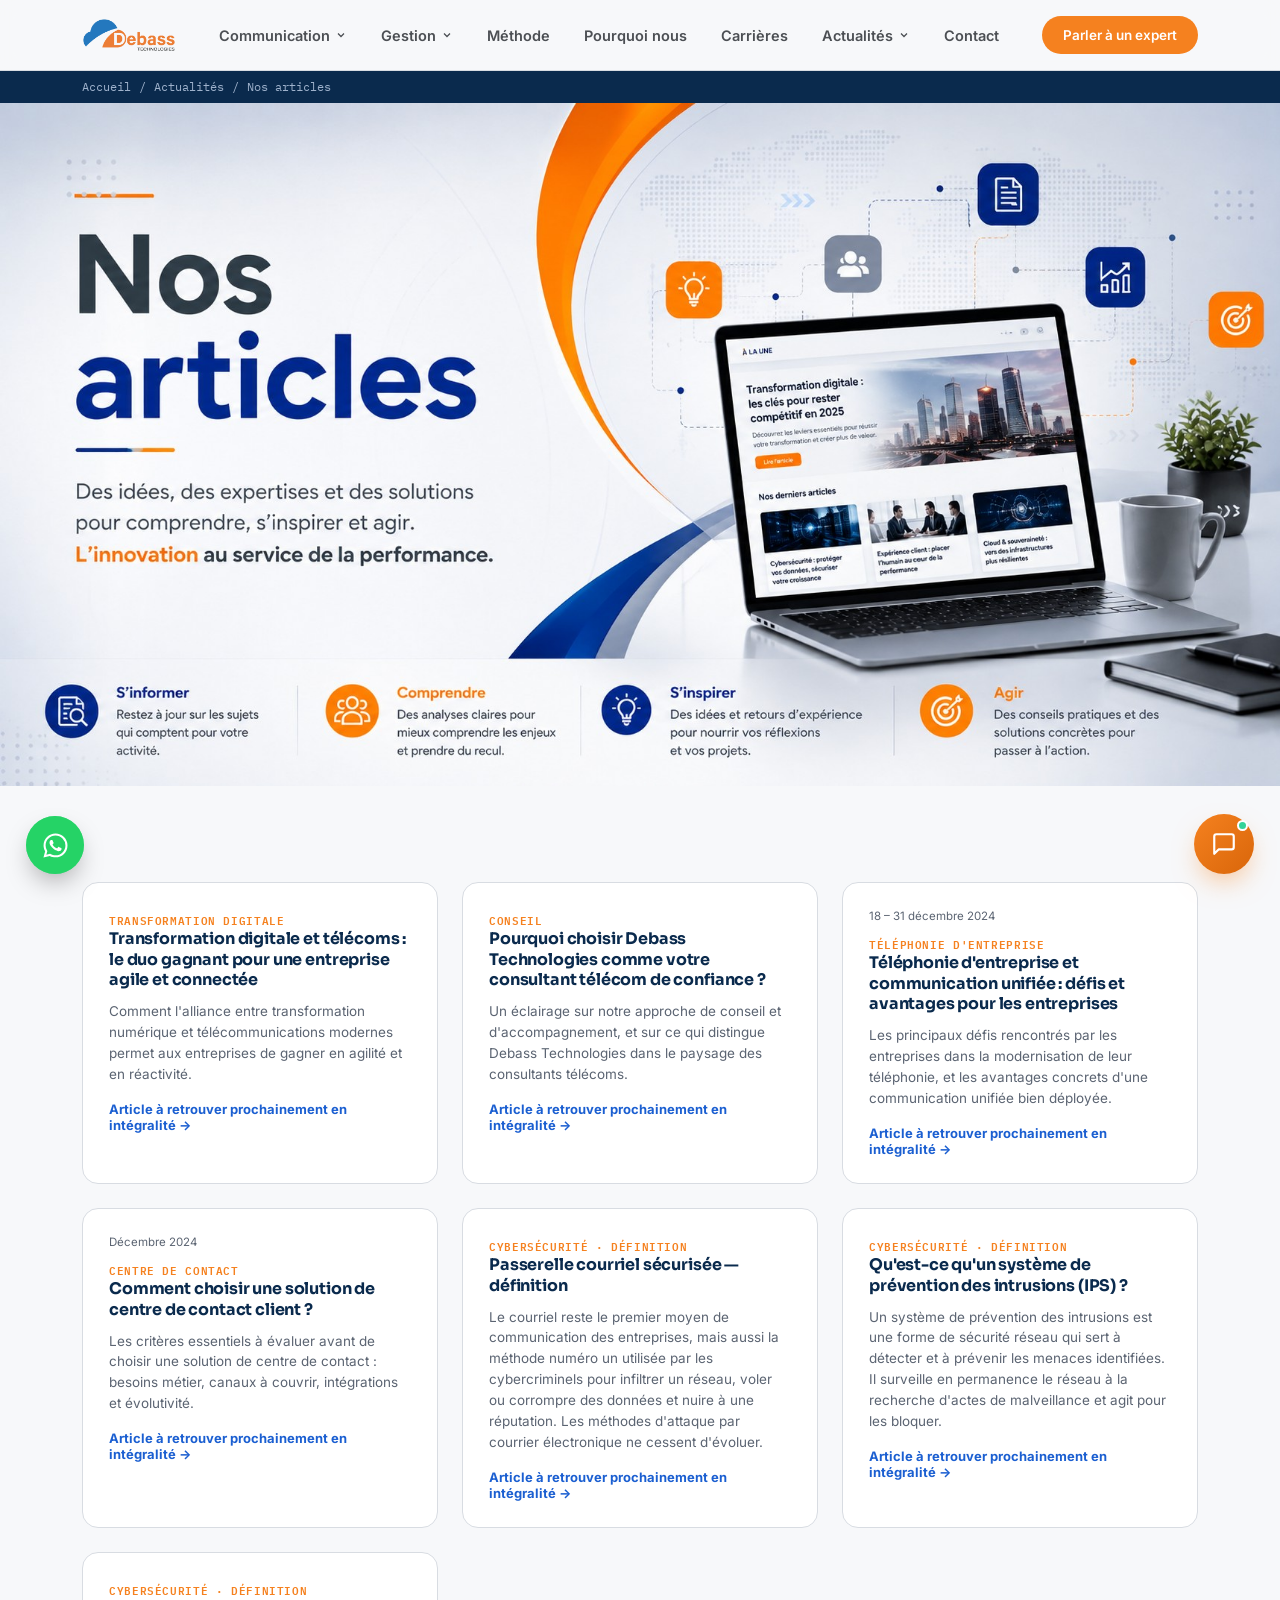
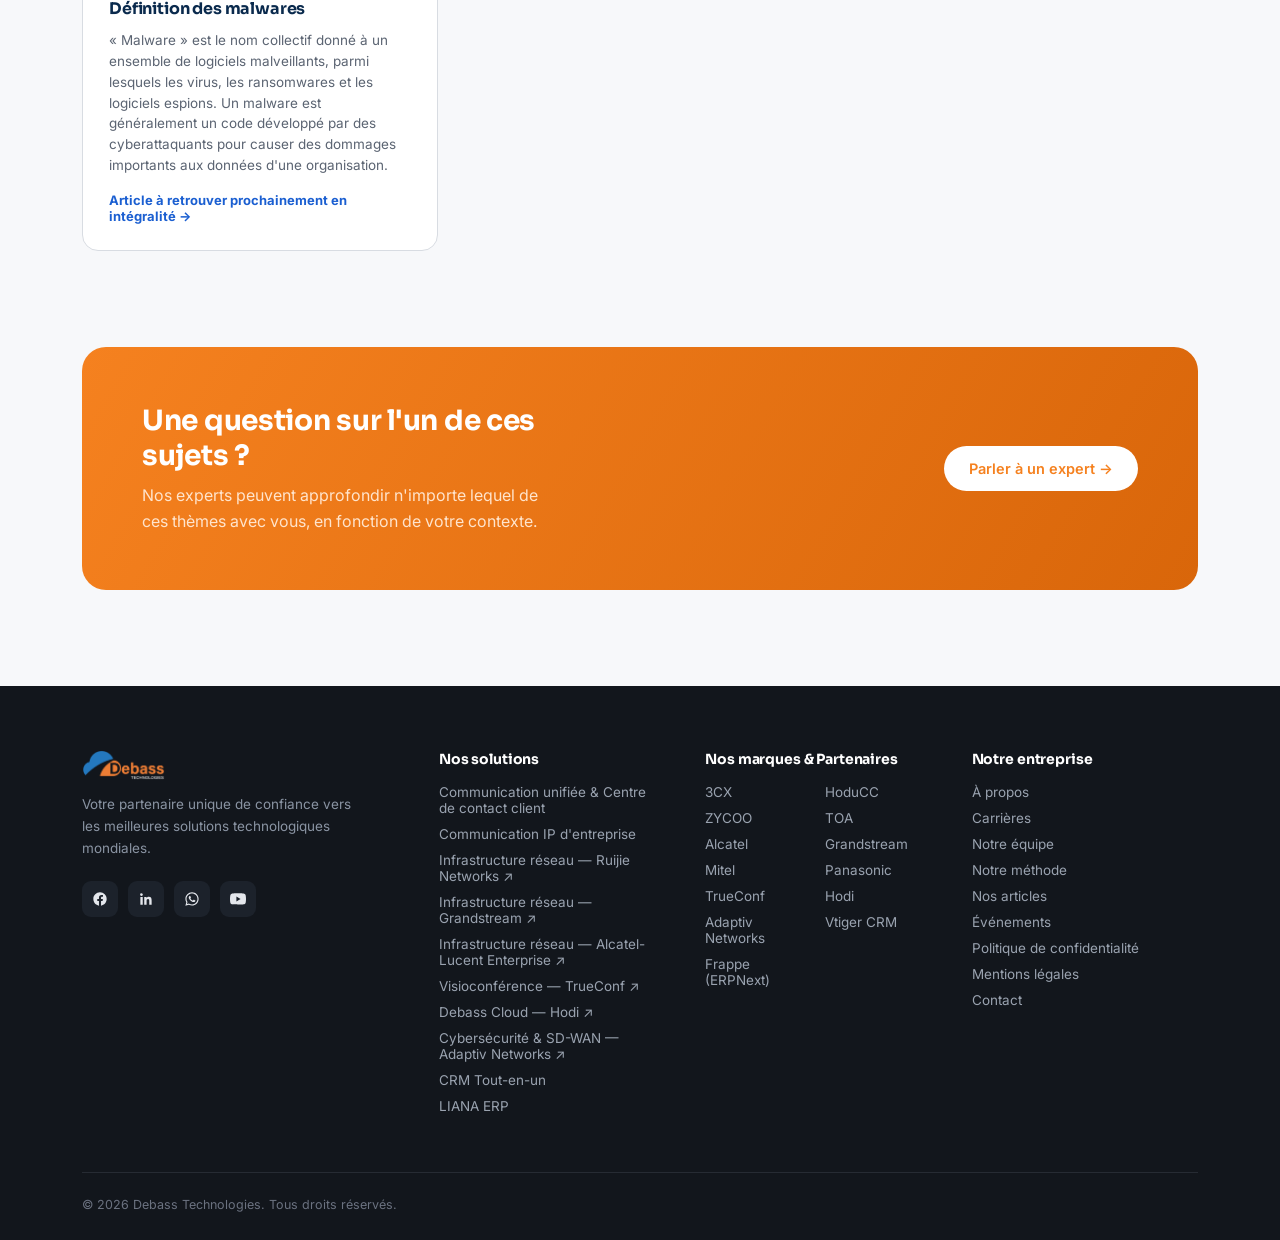
==== actualites/articles.html @ 752975fe "Site Debass Technologies - version finale complete (13 pages, pret pour hebergement Hodifly)" ====
<!DOCTYPE html>
<html lang="fr">
<head>
<meta charset="UTF-8">
<meta name="viewport" content="width=device-width, initial-scale=1.0">
<title>Nos articles — Debass Technologies</title>
<meta name="description" content="Nos articles : idées, expertises et solutions sur la téléphonie, la cybersécurité et la transformation numérique, par Debass Technologies.">
<link rel="canonical" href="https://debasstechnologies.com/actualites/articles.html">
<meta name="theme-color" content="#0A2A4D">
<meta property="og:type" content="website">
<meta property="og:site_name" content="Debass Technologies">
<meta property="og:locale" content="fr_FR">
<meta property="og:url" content="https://debasstechnologies.com/actualites/articles.html">
<meta property="og:title" content="Nos articles — Debass Technologies">
<meta property="og:description" content="Nos articles : idées, expertises et solutions sur la téléphonie, la cybersécurité et la transformation numérique, par Debass Technologies.">
<meta property="og:image" content="https://debasstechnologies.com/assets/banners/articles-hero.jpg">
<meta name="twitter:card" content="summary_large_image">
<meta name="twitter:title" content="Nos articles — Debass Technologies">
<meta name="twitter:description" content="Nos articles : idées, expertises et solutions sur la téléphonie, la cybersécurité et la transformation numérique, par Debass Technologies.">
<meta name="twitter:image" content="https://debasstechnologies.com/assets/banners/articles-hero.jpg">
<link rel="icon" type="image/png" href="../assets/favicon.png">
<link rel="preconnect" href="https://fonts.googleapis.com">
<link href="https://fonts.googleapis.com/css2?family=Sora:wght@400;600;700;800&family=Inter:wght@400;500;600;700&family=IBM+Plex+Mono:wght@500&display=swap" rel="stylesheet">
<link rel="stylesheet" href="../assets/style.css">
<style>
  .article-grid{display:grid;grid-template-columns:repeat(3,1fr);gap:24px;}
  .article-card{background:var(--white);border:1px solid var(--gray-300);border-radius:16px;padding:26px;display:flex;flex-direction:column;transition:.2s ease;}
  .article-card:hover{box-shadow:0 20px 46px -18px rgba(10,42,77,.3);transform:translateY(-3px);border-color:var(--gray-300);}
  .article-tag{font-family:'IBM Plex Mono',monospace;font-size:10.5px;letter-spacing:.06em;text-transform:uppercase;color:var(--orange);font-weight:600;margin-bottom:12px;}
  .article-date{font-size:11.5px;color:var(--gray-600);margin-bottom:10px;}
  .article-card h3{font-size:16px;color:var(--blue-deep);margin-bottom:10px;line-height:1.3;}
  .article-card p{font-size:13.5px;color:var(--gray-600);line-height:1.55;flex-grow:1;margin-bottom:16px;}
  .article-card .related-link{font-size:13px;font-weight:700;color:var(--blue);}
  @media(max-width:900px){.article-grid{grid-template-columns:repeat(2,1fr);}}
  @media(max-width:600px){.article-grid{grid-template-columns:1fr;}}
</style>
</head>
<body>

<header>
  <div class="nav">
    <a href="../index.html" class="logo"><img src="../assets/logo-light-web.png" alt="Debass Technologies" class="navlogo-img"></a>
    <nav class="navlinks">
      <div class="nav-dropdown">
        <button class="nav-dropdown-trigger">Communication <svg viewBox="0 0 24 24" fill="none" stroke="currentColor" stroke-width="2.5"><path d="m6 9 6 6 6-6"/></svg></button>
        <div class="nav-dropdown-menu nav-dropdown-menu--wide">
          <div class="nav-dropdown-menu-header">Communication & Expérience Client</div>
          <a href="../solutions/communication-ip-entreprise.html">Communication IP & Systèmes Audio</a>
          <a href="../solutions/telephonie-communications-unifiees.html">Communications Unifiées</a>
          <a href="../solutions/experience-client-contact-center.html">Centre de Contact Omnicanal</a>
        </div>
      </div>
      <div class="nav-dropdown">
        <button class="nav-dropdown-trigger">Gestion <svg viewBox="0 0 24 24" fill="none" stroke="currentColor" stroke-width="2.5"><path d="m6 9 6 6 6-6"/></svg></button>
        <div class="nav-dropdown-menu nav-dropdown-menu--wide">
          <div class="nav-dropdown-menu-header">Gestion & Transformation Digitale</div>
          <a href="../solutions/gestion-relation-client-crm.html">Gestion de la Relation Client — CRM</a>
          <a href="../solutions/liana-erp.html">Gestion Intégrée de l'Entreprise — ERP</a>
        </div>
      </div>
      <a href="../index.html#process">Méthode</a>
      <a href="../index.html#pourquoi">Pourquoi nous</a>
      <a href="../entreprise/carrieres.html">Carrières</a>
      <div class="nav-dropdown">
        <button class="nav-dropdown-trigger">Actualités <svg viewBox="0 0 24 24" fill="none" stroke="currentColor" stroke-width="2.5"><path d="m6 9 6 6 6-6"/></svg></button>
        <div class="nav-dropdown-menu">
          <a href="articles.html">Nos articles</a>
          <a href="evenements.html">Événements</a>
          <a href="../ressources/livre-blanc-souverainete-numerique-africaine.html">📄 Livre Blanc</a>
        </div>
      </div>
      <a href="../index.html#contact">Contact</a>
    </nav>
    <div class="navcta">
      <a href="../index.html#formulaire" class="btn btn-primary small">Parler à un expert</a>
    </div>
    <button class="nav-toggle" aria-label="Ouvrir le menu" aria-expanded="false">
      <span></span><span></span><span></span>
    </button>
  </div>
</header>

<section class="hero-banner-section" style="padding:0;">
  <div class="breadcrumb" style="max-width:var(--maxw);margin:0 auto;padding:16px 32px;">
    <a href="../index.html">Accueil</a> <span>/</span>
    <span>Actualités</span> <span>/</span>
    <span>Nos articles</span>
  </div>
  <h1 style="position:absolute;width:1px;height:1px;overflow:hidden;clip:rect(0,0,0,0);">Nos articles</h1>
  <img src="../assets/banners/articles-hero.jpg" alt="Nos articles — Des idées, des expertises et des solutions pour comprendre, s'inspirer et agir. L'innovation au service de la performance. S'informer, comprendre, s'inspirer, agir." class="hero-banner-img">
</section>

<section>
  <div class="wrap">
    <div class="article-grid">

      <div class="article-card reveal">
        <div>
          <span class="article-tag">Transformation digitale</span>
          <h3>Transformation digitale et télécoms : le duo gagnant pour une entreprise agile et connectée</h3>
          <p>Comment l'alliance entre transformation numérique et télécommunications modernes permet aux entreprises de gagner en agilité et en réactivité.</p>
        </div>
        <span class="related-link">Article à retrouver prochainement en intégralité →</span>
      </div>

      <div class="article-card reveal">
        <div>
          <span class="article-tag">Conseil</span>
          <h3>Pourquoi choisir Debass Technologies comme votre consultant télécom de confiance ?</h3>
          <p>Un éclairage sur notre approche de conseil et d'accompagnement, et sur ce qui distingue Debass Technologies dans le paysage des consultants télécoms.</p>
        </div>
        <span class="related-link">Article à retrouver prochainement en intégralité →</span>
      </div>

      <div class="article-card reveal">
        <div class="article-date">18 – 31 décembre 2024</div>
        <div>
          <span class="article-tag">Téléphonie d'entreprise</span>
          <h3>Téléphonie d'entreprise et communication unifiée : défis et avantages pour les entreprises</h3>
          <p>Les principaux défis rencontrés par les entreprises dans la modernisation de leur téléphonie, et les avantages concrets d'une communication unifiée bien déployée.</p>
        </div>
        <span class="related-link">Article à retrouver prochainement en intégralité →</span>
      </div>

      <div class="article-card reveal">
        <div class="article-date">Décembre 2024</div>
        <div>
          <span class="article-tag">Centre de contact</span>
          <h3>Comment choisir une solution de centre de contact client ?</h3>
          <p>Les critères essentiels à évaluer avant de choisir une solution de centre de contact : besoins métier, canaux à couvrir, intégrations et évolutivité.</p>
        </div>
        <span class="related-link">Article à retrouver prochainement en intégralité →</span>
      </div>

      <div class="article-card reveal">
        <div>
          <span class="article-tag">Cybersécurité · Définition</span>
          <h3>Passerelle courriel sécurisée — définition</h3>
          <p>Le courriel reste le premier moyen de communication des entreprises, mais aussi la méthode numéro un utilisée par les cybercriminels pour infiltrer un réseau, voler ou corrompre des données et nuire à une réputation. Les méthodes d'attaque par courrier électronique ne cessent d'évoluer.</p>
        </div>
        <span class="related-link">Article à retrouver prochainement en intégralité →</span>
      </div>

      <div class="article-card reveal">
        <div>
          <span class="article-tag">Cybersécurité · Définition</span>
          <h3>Qu'est-ce qu'un système de prévention des intrusions (IPS) ?</h3>
          <p>Un système de prévention des intrusions est une forme de sécurité réseau qui sert à détecter et à prévenir les menaces identifiées. Il surveille en permanence le réseau à la recherche d'actes de malveillance et agit pour les bloquer.</p>
        </div>
        <span class="related-link">Article à retrouver prochainement en intégralité →</span>
      </div>

      <div class="article-card reveal">
        <div>
          <span class="article-tag">Cybersécurité · Définition</span>
          <h3>Définition des malwares</h3>
          <p>« Malware » est le nom collectif donné à un ensemble de logiciels malveillants, parmi lesquels les virus, les ransomwares et les logiciels espions. Un malware est généralement un code développé par des cyberattaquants pour causer des dommages importants aux données d'une organisation.</p>
        </div>
        <span class="related-link">Article à retrouver prochainement en intégralité →</span>
      </div>

    </div>
  </div>
</section>

<section style="padding-top:0;">
  <div class="wrap">
    <div class="cta reveal">
      <div>
        <h2>Une question sur l'un de ces sujets ?</h2>
        <p>Nos experts peuvent approfondir n'importe lequel de ces thèmes avec vous, en fonction de votre contexte.</p>
      </div>
      <a href="../index.html#formulaire" class="btn btn-primary">Parler à un expert →</a>
    </div>
  </div>
</section>

<footer class="site">
  <div class="wrap">
    <div class="footer-grid">
      <div>
        <img src="../assets/logo-dark-web.png" alt="Debass Technologies" class="footer-logo-img">
        <p style="font-size:13.5px;color:#8a94a3;max-width:280px;">Votre partenaire unique de confiance vers les meilleures solutions technologiques mondiales.</p>
        <div class="footer-social">
          <a href="https://www.facebook.com/debasstechnologie/" target="_blank" aria-label="Facebook" title="Facebook">
            <svg viewBox="0 0 24 24"><path d="M22 12.06C22 6.51 17.52 2 12 2S2 6.51 2 12.06c0 5.02 3.66 9.18 8.44 9.94v-7.03H7.9v-2.91h2.54V9.85c0-2.51 1.49-3.9 3.77-3.9 1.09 0 2.24.2 2.24.2v2.46h-1.26c-1.24 0-1.63.77-1.63 1.56v1.89h2.78l-.44 2.91h-2.34V22c4.78-.76 8.44-4.92 8.44-9.94Z"/></svg>
          </a>
          <a href="https://www.linkedin.com/company/debasstechnologies/" target="_blank" aria-label="LinkedIn" title="LinkedIn">
            <svg viewBox="0 0 24 24"><path d="M20.45 20.45h-3.56v-5.57c0-1.33-.02-3.04-1.85-3.04-1.86 0-2.14 1.45-2.14 2.94v5.67H9.34V9h3.41v1.56h.05c.48-.9 1.64-1.85 3.38-1.85 3.6 0 4.27 2.37 4.27 5.46v6.28ZM5.34 7.43a2.07 2.07 0 1 1 0-4.13 2.07 2.07 0 0 1 0 4.13ZM7.12 20.45H3.56V9h3.56v11.45Z"/></svg>
          </a>
          <a href="https://wa.me/2250564059060" target="_blank" aria-label="WhatsApp" title="WhatsApp">
            <svg viewBox="0 0 24 24"><path d="M12.04 2C6.58 2 2.13 6.45 2.13 11.91c0 1.75.46 3.45 1.32 4.95L2.05 22l5.25-1.38c1.44.79 3.06 1.2 4.71 1.2h.01c5.46 0 9.91-4.45 9.91-9.91 0-2.65-1.03-5.14-2.9-7.01C17.16 3.03 14.68 2 12.04 2Zm0 18.13h-.01c-1.47 0-2.91-.39-4.17-1.14l-.3-.18-3.12.82.83-3.04-.19-.31a8.16 8.16 0 0 1-1.26-4.37c0-4.51 3.68-8.19 8.2-8.19 2.19 0 4.25.85 5.8 2.41a8.15 8.15 0 0 1 2.4 5.8c0 4.52-3.68 8.2-8.18 8.2Zm4.48-6.14c-.25-.12-1.45-.72-1.67-.8-.22-.08-.39-.12-.55.12-.16.25-.63.8-.78.96-.14.16-.29.18-.53.06-.25-.12-1.04-.38-1.99-1.22-.73-.66-1.23-1.46-1.37-1.71-.14-.25-.02-.38.11-.51.11-.11.25-.29.37-.43.12-.15.16-.25.25-.42.08-.16.04-.31-.02-.43-.06-.12-.55-1.32-.75-1.81-.2-.48-.4-.41-.55-.42h-.47c-.16 0-.43.06-.65.31-.22.25-.86.84-.86 2.05 0 1.21.88 2.38 1 2.54.12.16 1.73 2.65 4.2 3.71.59.25 1.04.4 1.4.52.59.19 1.12.16 1.55.1.47-.07 1.45-.59 1.65-1.16.2-.57.2-1.06.14-1.16-.06-.1-.22-.16-.47-.28Z"/></svg>
          </a>
          <a href="https://www.youtube.com/results?search_query=debass+technologies" target="_blank" aria-label="YouTube" title="YouTube">
            <svg viewBox="0 0 24 24"><path d="M23.5 6.19a3.02 3.02 0 0 0-2.12-2.14C19.51 3.5 12 3.5 12 3.5s-7.51 0-9.38.55A3.02 3.02 0 0 0 .5 6.19 31.6 31.6 0 0 0 0 12a31.6 31.6 0 0 0 .5 5.81 3.02 3.02 0 0 0 2.12 2.14c1.87.55 9.38.55 9.38.55s7.51 0 9.38-.55a3.02 3.02 0 0 0 2.12-2.14A31.6 31.6 0 0 0 24 12a31.6 31.6 0 0 0-.5-5.81ZM9.6 15.6V8.4l6.24 3.6-6.24 3.6Z"/></svg>
          </a>
        </div>
      </div>
      <div>
        <h4>Nos solutions</h4>
        <a href="../solutions/telephonie-communications-unifiees.html" target="_blank" rel="noopener">Communication unifiée & Centre de contact client</a>
        <a href="../solutions/communication-ip-entreprise.html" target="_blank" rel="noopener">Communication IP d'entreprise</a>
        <a href="https://www.ruijienetworks.com/" target="_blank" rel="noopener">Infrastructure réseau — Ruijie Networks ↗</a>
        <a href="https://www.grandstream.com/" target="_blank" rel="noopener">Infrastructure réseau — Grandstream ↗</a>
        <a href="https://www.al-enterprise.com/" target="_blank" rel="noopener">Infrastructure réseau — Alcatel-Lucent Enterprise ↗</a>
        <a href="https://trueconf.com/" target="_blank" rel="noopener">Visioconférence — TrueConf ↗</a>
        <a href="https://hodi.host/ci/?affid=24" target="_blank" rel="noopener">Debass Cloud — Hodi ↗</a>
        <a href="https://www.adaptiv-networks.com/fr/" target="_blank" rel="noopener">Cybersécurité & SD-WAN — Adaptiv Networks ↗</a>
        <a href="../solutions/gestion-relation-client-crm.html" target="_blank" rel="noopener">CRM Tout-en-un</a>
        <a href="../solutions/liana-erp.html" target="_blank" rel="noopener">LIANA ERP</a>
      </div>
      <div>
        <h4>Nos marques & Partenaires</h4>
        <div class="footer-partners">
          <a href="https://www.3cx.fr/" target="_blank">3CX</a>
          <a href="https://hodusoft.com/contact-center-software/" target="_blank">HoduCC</a>
          <a href="https://www.zycoo.com/fr" target="_blank">ZYCOO</a>
          <a href="https://www.toacanada.com/" target="_blank">TOA</a>
          <a href="https://www.al-enterprise.com/" target="_blank">Alcatel</a>
          <a href="https://www.grandstream.com/" target="_blank">Grandstream</a>
          <a href="https://www.mitel.com/" target="_blank">Mitel</a>
          <a href="https://security.in.panasonic.com/" target="_blank">Panasonic</a>
          <a href="https://trueconf.com/" target="_blank">TrueConf</a>
          <a href="https://hodi.host/ci/" target="_blank">Hodi</a>
          <a href="https://www.adaptiv-networks.com/" target="_blank">Adaptiv Networks</a>
          <a href="https://www.vtiger.com/" target="_blank">Vtiger CRM</a>
          <a href="https://frappe.io/" target="_blank">Frappe (ERPNext)</a>
        </div>
      </div>
      <div>
        <h4>Notre entreprise</h4>
        <a href="../entreprise/a-propos.html">À propos</a>
        <a href="../entreprise/carrieres.html">Carrières</a>
        <a href="../entreprise/a-propos.html#equipe">Notre équipe</a>
        <a href="../index.html#process">Notre méthode</a>
        <a href="../actualites/articles.html">Nos articles</a>
        <a href="../actualites/evenements.html">Événements</a>
        <a href="../entreprise/politique-confidentialite.html">Politique de confidentialité</a>
        <a href="../entreprise/mentions-legales.html">Mentions légales</a>
        <a href="../index.html#formulaire">Contact</a>
      </div>
    </div>
    <div class="footer-bottom">
      <span>© 2026 Debass Technologies. Tous droits réservés.</span>
    </div>
  </div>
</footer>

<a href="https://wa.me/2250564059060" target="_blank" class="whatsapp-float" aria-label="Discuter sur WhatsApp" title="Discuter sur WhatsApp">
  <span class="whatsapp-pulse"></span>
  <svg viewBox="0 0 24 24"><path d="M12.04 2C6.58 2 2.13 6.45 2.13 11.91c0 1.75.46 3.45 1.32 4.95L2.05 22l5.25-1.38c1.44.79 3.06 1.2 4.71 1.2h.01c5.46 0 9.91-4.45 9.91-9.91 0-2.65-1.03-5.14-2.9-7.01C17.16 3.03 14.68 2 12.04 2Zm0 18.13h-.01c-1.47 0-2.91-.39-4.17-1.14l-.3-.18-3.12.82.83-3.04-.19-.31a8.16 8.16 0 0 1-1.26-4.37c0-4.51 3.68-8.19 8.2-8.19 2.19 0 4.25.85 5.8 2.41a8.15 8.15 0 0 1 2.4 5.8c0 4.52-3.68 8.2-8.18 8.2Zm4.48-6.14c-.25-.12-1.45-.72-1.67-.8-.22-.08-.39-.12-.55.12-.16.25-.63.8-.78.96-.14.16-.29.18-.53.06-.25-.12-1.04-.38-1.99-1.22-.73-.66-1.23-1.46-1.37-1.71-.14-.25-.02-.38.11-.51.11-.11.25-.29.37-.43.12-.15.16-.25.25-.42.08-.16.04-.31-.02-.43-.06-.12-.55-1.32-.75-1.81-.2-.48-.4-.41-.55-.42h-.47c-.16 0-.43.06-.65.31-.22.25-.86.84-.86 2.05 0 1.21.88 2.38 1 2.54.12.16 1.73 2.65 4.2 3.71.59.25 1.04.4 1.4.52.59.19 1.12.16 1.55.1.47-.07 1.45-.59 1.65-1.16.2-.57.2-1.06.14-1.16-.06-.1-.22-.16-.47-.28Z"/></svg>
</a>

<!--
  ============================================================================
  AGENT CONVERSATIONNEL DEBASS TECHNOLOGIES
  ============================================================================
  Fonctionnement honnête à connaître avant mise en production :
  - Ceci n'est PAS un vrai modèle d'IA générative (pas de GPT/LLM connecté).
    C'est un assistant à réponses pré-écrites qui reconnaît des mots-clés dans
    les questions des visiteurs, à partir du contenu réel déjà présent sur ce
    site. Pour une IA conversationnelle capable de répondre à absolument tout,
    il faut connecter un vrai service tiers (Intercom Fin, Crisp AI, etc.).
  - Ce qui EST pleinement fonctionnel dès maintenant :
      1) Qualification obligatoire (nom, prénom, email, téléphone, société,
         rôle) avant toute conversation — création d'un Lead Vtiger CRM.
      2) Notification email à info@debasstechnologies.com à la qualification
         ET après chaque message envoyé, avec la transcription complète de la
         conversation — pour qu'un conseiller humain reprenne la main à tout
         moment si les réponses automatiques ne suffisent pas.
  ============================================================================
-->
<button class="ai-chat-btn" id="ai-chat-btn" aria-label="Discuter avec un conseiller Debass Technologies" onclick="toggleAiChat()">
  <span class="ai-chat-dot"></span>
  <svg viewBox="0 0 24 24" fill="none" stroke-width="2" stroke-linecap="round" stroke-linejoin="round"><path d="M21 15a2 2 0 0 1-2 2H7l-4 4V5a2 2 0 0 1 2-2h14a2 2 0 0 1 2 2z"/></svg>
</button>

<div class="ai-chat-panel" id="ai-chat-panel">
  <div class="ai-chat-header">
    <div class="ai-chat-header-avatar"><svg viewBox="0 0 24 24" fill="none" stroke="#fff" stroke-width="2"><path d="M21 15a2 2 0 0 1-2 2H7l-4 4V5a2 2 0 0 1 2-2h14a2 2 0 0 1 2 2z"/></svg></div>
    <div>
      <h4>Miss Debass</h4>
      <span>En ligne</span>
    </div>
    <button class="ai-chat-close" aria-label="Fermer" onclick="toggleAiChat()">
      <svg viewBox="0 0 24 24" fill="none" stroke="currentColor" stroke-width="2"><path d="M18 6 6 18M6 6l12 12"/></svg>
    </button>
  </div>

  <div class="ai-chat-body" id="ai-chat-body"></div>

  <div class="ai-chat-qualify" id="ai-chat-qualify" style="display:none;">
    <p>Pour que je puisse transmettre votre échange à un conseiller si besoin, merci de renseigner rapidement vos coordonnées :</p>
    <div class="form-row">
      <input type="text" id="ai-q-prenom" placeholder="Prénom" required>
      <input type="text" id="ai-q-nom" placeholder="Nom" required>
    </div>
    <input type="email" id="ai-q-email" placeholder="Email professionnel" required style="margin-bottom:8px;">
    <div class="form-row">
      <input type="tel" id="ai-q-tel" placeholder="Téléphone" required>
      <input type="text" id="ai-q-societe" placeholder="Société">
    </div>
    <input type="text" id="ai-q-role" placeholder="Rôle / fonction occupée" style="margin-bottom:0;">
    <button class="ai-chat-qualify-btn" id="ai-q-submit" onclick="submitAiQualify()">Continuer la conversation</button>
  </div>

  <div class="ai-chat-input-row active" id="ai-chat-input-row">
    <input type="text" id="ai-chat-input" placeholder="Écrivez votre message..." onkeydown="if(event.key==='Enter')sendAiMessage();">
    <button onclick="sendAiMessage()" aria-label="Envoyer">
      <svg viewBox="0 0 24 24" fill="none" stroke="#fff" stroke-width="2" stroke-linecap="round" stroke-linejoin="round"><path d="M22 2 11 13M22 2l-7 20-4-9-9-4Z"/></svg>
    </button>
  </div>
</div>

<!-- Formulaire caché : création du Lead Vtiger dès la qualification (chatbot) -->
<form id="ai-chat-vtiger-form" action="https://debasstechnologies.od2.vtiger.com/webforms/create.php" method="post" accept-charset="utf-8" target="ai-chat-vtiger-target" style="display:none;">
  <input type="hidden" name="publicid" value="9de6fd1a762b6826d8f945625dbb55e2">
  <input type="hidden" name="urlencodeenable" value="1">
  <input type="hidden" name="leadsource" value="Agent conversationnel — Site web">
  <input type="hidden" name="firstname" id="ai-v-firstname">
  <input type="hidden" name="lastname" id="ai-v-lastname">
  <input type="hidden" name="email" id="ai-v-email">
  <input type="hidden" name="phone" id="ai-v-phone">
  <input type="hidden" name="company" id="ai-v-company">
  <input type="hidden" name="designation" id="ai-v-designation">
  <input type="hidden" name="description" id="ai-v-description">
</form>
<iframe name="ai-chat-vtiger-target" style="display:none;" title="Envoi qualification agent conversationnel"></iframe>

<script>
  const els = document.querySelectorAll('.reveal');
  const io = new IntersectionObserver((entries)=>{
    entries.forEach(e=>{ if(e.isIntersecting){ e.target.classList.add('in'); io.unobserve(e.target); } });
  },{threshold:.12});
  els.forEach(el=>io.observe(el));

  let aiGreeted = false;
  function toggleAiChat() {
    const panel = document.getElementById('ai-chat-panel');
    panel.classList.toggle('open');
    if (panel.classList.contains('open') && !aiGreeted) {
      aiGreeted = true;
      aiAppendMsg('bot', 'Bonjour, je suis Miss Debass, comment puis-je vous aider aujourd\'hui ?');
    }
  }

  const aiFaqDb = [
    { k: ['carrière', 'emploi', 'poste', 'recrut', 'candidature', 'cv', 'stage'],
      a: "Vous pouvez postuler directement via la page Carrières, en candidature spontanée ou pour un domaine précis (technique, développement, commercial, support)." },
    { k: ['3cx', 'centre de contact', 'centre d\'appel', 'call center', 'standard téléphonique', 'téléphonie d\'entreprise', 'téléphonie ip'],
      a: "3CX est notre solution de téléphonie et centre de contact : IP-PBX, Live Chat, WhatsApp et centre d'appels, sans coût par utilisateur. Voulez-vous que je vous mette en relation avec un conseiller ?" },
    { k: ['zycoo', 'toa', 'communication ip', 'sonorisation', 'interphon', 'évacuation vocale'],
      a: "ZYCOO (téléphonie et audio IP) et TOA (audio professionnel, sonorisation, évacuation vocale) sont nos partenaires pour la communication IP d'entreprise — parfait pour les environnements exigeants (campus, hôpitaux, sites industriels)." },
    { k: ['réseau', 'wifi', 'wi-fi', 'switch', 'ruijie', 'grandstream', 'infrastructure réseau'],
      a: "Notre infrastructure réseau s'appuie sur Ruijie (reconnu par Gartner) et Grandstream : switches, Wi-Fi 7 et gestion centralisée dans le cloud." },
    { k: ['visioconférence', 'trueconf', 'réunion vidéo', 'visio'],
      a: "TrueConf permet une visioconférence hébergée sur votre propre réseau, sans dépendre d'un cloud étranger — jusqu'à 2000 participants en UltraHD." },
    { k: ['hébergement', 'cloud', 'debass cloud', 'hodi', 'serveur', 'site web'],
      a: "Debass Cloud héberge vos données en Côte d'Ivoire (datacenter Tier III à Grand-Bassam), avec Hodi comme partenaire infrastructure — un site jusqu'à 4x plus rapide pour vos utilisateurs locaux." },
    { k: ['sécurité', 'cybersécurité', 'sd-wan', 'sdwan', 'adaptiv', 'pare-feu', 'firewall'],
      a: "Adaptiv Networks nous permet de proposer une connectivité SD-WAN sécurisée, avec pare-feu géré dans le cloud et protection des données par couches." },
    { k: ['crm', 'vtiger', 'relation client', 'vente', 'ventes'],
      a: "Vtiger CRM centralise vos ventes, marketing et support sur une seule plateforme — utilisé par plus de 400 000 entreprises dans le monde." },
    { k: ['erpnext', 'erp', 'frappe', 'liana'],
      a: "LIANA ERP est notre progiciel de gestion intégré — comptabilité, ventes, stocks, production et RH sur une seule plateforme. Il s'appuie sur ERPNext, développé par Frappe Technologies, une technologie open source mondialement reconnue." },
    { k: ['prix', 'tarif', 'coût', 'combien', 'devis'],
      a: "Les tarifs dépendent de la solution et de votre volume (utilisateurs, appels simultanés, espace disque...). Le plus simple est qu'un conseiller vous établisse un devis personnalisé — dites-moi votre besoin et je transmets votre demande." },
    { k: ['délai', 'combien de temps', 'déploiement', 'installation'],
      a: "Le délai dépend de la solution et de la taille de votre entreprise. Nos experts réalisent un diagnostic initial pour vous donner un calendrier précis." },
    { k: ['contact', 'joindre', 'téléphone', 'appeler', 'whatsapp'],
      a: "Vous pouvez aussi nous joindre directement via le bouton WhatsApp en bas à gauche de l'écran, ou via le formulaire de contact de chaque page." },
    { k: ['bonjour', 'salut', 'hello', 'bonsoir'],
      a: "Bonjour ! Comment puis-je vous aider concernant nos solutions (téléphonie, réseau, cloud, cybersécurité, CRM...) ?" },
    { k: ['merci'],
      a: "Avec plaisir ! N'hésitez pas si vous avez d'autres questions — un conseiller peut aussi reprendre cette conversation à tout moment." },
  ];

  function aiFindAnswer(text) {
    const t = text.toLowerCase();
    for (const entry of aiFaqDb) {
      if (entry.k.some(function (kw) { return t.indexOf(kw) !== -1; })) return entry.a;
    }
    return "Je ne suis pas certain de pouvoir répondre précisément à cela — je transmets votre question à un conseiller Debass Technologies, qui vous recontactera rapidement par email ou téléphone.";
  }

  let aiTranscript = [];
  let aiVisitor = {};
  let aiQualified = false;
  let aiUserMsgCount = 0;

  function aiAppendMsg(role, text) {
    const body = document.getElementById('ai-chat-body');
    const div = document.createElement('div');
    div.className = 'ai-msg ' + (role === 'user' ? 'ai-msg-user' : 'ai-msg-bot');
    div.textContent = text;
    body.appendChild(div);
    body.scrollTop = body.scrollHeight;
    aiTranscript.push((role === 'user' ? 'Visiteur' : 'Assistant') + ' : ' + text);
  }

  function submitAiQualify() {
    const prenom = document.getElementById('ai-q-prenom').value.trim();
    const nom = document.getElementById('ai-q-nom').value.trim();
    const email = document.getElementById('ai-q-email').value.trim();
    const tel = document.getElementById('ai-q-tel').value.trim();
    const societe = document.getElementById('ai-q-societe').value.trim();
    const role = document.getElementById('ai-q-role').value.trim();

    if (!prenom || !nom || !email || !tel) {
      alert('Merci de renseigner au minimum votre prénom, nom, email et téléphone.');
      return;
    }

    aiVisitor = { prenom: prenom, nom: nom, email: email, tel: tel, societe: societe, role: role };

    const btn = document.getElementById('ai-q-submit');
    btn.disabled = true;
    btn.textContent = 'Un instant...';

    document.getElementById('ai-v-firstname').value = prenom;
    document.getElementById('ai-v-lastname').value = nom;
    document.getElementById('ai-v-email').value = email;
    document.getElementById('ai-v-phone').value = tel;
    document.getElementById('ai-v-company').value = societe;
    document.getElementById('ai-v-designation').value = role;
    document.getElementById('ai-v-description').value = 'Conversation démarrée via Miss Debass (agent conversationnel du site web).';
    document.getElementById('ai-chat-vtiger-form').submit();

    aiSendTranscriptEmail('Nouvelle conversation démarrée (qualification)');

    setTimeout(function () {
      document.getElementById('ai-chat-qualify').style.display = 'none';
      document.getElementById('ai-chat-input-row').classList.add('active');
      aiQualified = true;
      aiAppendMsg('bot', 'Merci ' + prenom + ' ! Continuons — posez-moi vos autres questions, un conseiller peut aussi reprendre cette conversation à tout moment.');
    }, 400);
  }

  function sendAiMessage() {
    const input = document.getElementById('ai-chat-input');
    const text = input.value.trim();
    if (!text) return;
    aiAppendMsg('user', text);
    input.value = '';
    aiUserMsgCount++;

    setTimeout(function () {
      const answer = aiFindAnswer(text);
      aiAppendMsg('bot', answer);

      if (!aiQualified) {
        document.getElementById('ai-chat-input-row').classList.remove('active');
        document.getElementById('ai-chat-qualify').style.display = 'block';
      } else {
        aiSendTranscriptEmail('Nouveau message dans une conversation en cours');
      }
    }, 500);
  }

  function aiSendTranscriptEmail(subjectPrefix) {
    const payload = new FormData();
    payload.append('_subject', subjectPrefix + ' — ' + aiVisitor.prenom + ' ' + aiVisitor.nom);
    payload.append('_template', 'table');
    payload.append('_captcha', 'false');
    payload.append('Nom complet', aiVisitor.prenom + ' ' + aiVisitor.nom);
    payload.append('Email', aiVisitor.email);
    payload.append('Téléphone', aiVisitor.tel);
    payload.append('Société', aiVisitor.societe || '—');
    payload.append('Rôle', aiVisitor.role || '—');
    payload.append('Transcription', aiTranscript.join('\n'));
    fetch('https://formsubmit.co/ajax/info@debasstechnologies.com', {
      method: 'POST',
      headers: { 'Accept': 'application/json' },
      body: payload
    }).catch(function (err) {
      console.warn('Notification agent conversationnel non envoyée :', err);
    });
  }


  // ==========================================================================
  // AGENT CONVERSATIONNEL — qualification + FAQ + notification/CRM
  // ==========================================================================
</script>


<script src="../assets/js/mobile-nav.js" defer></script>
</body>
</html>
---- assets/style.css ----
:root{
    --blue-deep:#0A2A4D;
    --blue:#1B5FD1;
    --blue-soft:#E7EFFC;
    --orange:#F5811F;
    --orange-soft:#FFE9D6;
    --purple:#7C3AED;
    --purple-soft:#F1E9FE;
    --green:#16A34A;
    --green-soft:#E3F7EA;
    --ink:#12161C;
    --gray-600:#5B6472;
    --gray-300:#D8DCE2;
    --gray-100:#F1F3F6;
    --bg:#F7F8FA;
    --white:#FFFFFF;
    --radius:14px;
    --maxw:1180px;
  }
  *{box-sizing:border-box;}
  html{scroll-behavior:smooth;}
  body{
    margin:0;
    background:var(--bg);
    color:var(--ink);
    font-family:'Inter',sans-serif;
    -webkit-font-smoothing:antialiased;
    overflow-x:hidden;
  }
  h1,h2,h3,h4{
    font-family:'Sora',sans-serif;
    margin:0;
    color:var(--blue-deep);
    letter-spacing:-0.01em;
  }
  p{margin:0;color:var(--gray-600);line-height:1.6;}
  a{text-decoration:none;color:inherit;}
  .eyebrow{
    font-family:'IBM Plex Mono',monospace;
    font-size:12px;
    letter-spacing:.14em;
    text-transform:uppercase;
    color:var(--orange);
    font-weight:500;
  }
  .wrap{max-width:var(--maxw);margin:0 auto;padding:0 32px;}
  img,svg{display:block;max-width:100%;}
  .btn{
    display:inline-flex;align-items:center;gap:8px;
    padding:13px 24px;border-radius:999px;
    font-family:'Inter',sans-serif;font-weight:600;font-size:14.5px;
    cursor:pointer;border:1.5px solid transparent;transition:.2s ease;
    white-space:nowrap;
  }
  .btn-primary{background:var(--orange);color:var(--white);}
  .btn-primary:hover{background:#dd6f0f;transform:translateY(-1px);}
  .btn-ghost{border-color:rgba(255,255,255,.35);color:var(--white);}
  .btn-ghost:hover{background:rgba(255,255,255,.1);}
  .btn-outline{border-color:var(--gray-300);color:var(--blue-deep);}
  .btn-outline:hover{border-color:var(--blue);color:var(--blue);}

  .btn-cloud-cta{
    background:linear-gradient(120deg,var(--orange),#d9660a);
    color:var(--white);border-color:transparent;
    box-shadow:0 8px 22px -8px rgba(245,129,31,.55);
    position:relative;overflow:hidden;
  }
  .btn-cloud-cta::after{
    content:"";position:absolute;inset:0;border-radius:999px;
    box-shadow:0 0 0 0 rgba(245,129,31,.5);
    animation:cloudPulse 2.4s ease-out infinite;
  }
  .btn-cloud-cta:hover{transform:translateY(-2px) scale(1.03);box-shadow:0 14px 30px -8px rgba(245,129,31,.65);}
  @keyframes cloudPulse{
    0%{box-shadow:0 0 0 0 rgba(245,129,31,.45);}
    70%{box-shadow:0 0 0 12px rgba(245,129,31,0);}
    100%{box-shadow:0 0 0 0 rgba(245,129,31,0);}
  }

  /* ---------- HEADER ---------- */
  header{
    position:sticky;top:0;z-index:100;
    background:rgba(247,248,250,.85);
    backdrop-filter:blur(10px);
    border-bottom:1px solid var(--gray-300);
  }
  .nav{display:flex;align-items:center;justify-content:space-between;padding:16px 32px;max-width:var(--maxw);margin:0 auto;}
  .logo{display:flex;align-items:center;gap:10px;font-family:'Sora',sans-serif;font-weight:800;font-size:19px;color:var(--blue-deep);}
  .logo-mark{
    width:34px;height:34px;border-radius:9px;
    background:linear-gradient(135deg,var(--blue) 0%,var(--blue-deep) 100%);
    position:relative;flex-shrink:0;
  }
  .logo-mark::after{
    content:"";position:absolute;inset:9px;
    background:var(--orange);border-radius:3px;
  }
  .navlinks{display:flex;gap:34px;align-items:center;}
  .navlinks a{font-size:14.5px;font-weight:600;color:var(--ink);opacity:.75;transition:.2s;}

  /* ---------- MENU MOBILE ---------- */
  .nav-toggle{
    display:none;flex-direction:column;justify-content:center;gap:5px;
    width:38px;height:38px;padding:0;border:none;background:transparent;cursor:pointer;
    flex-shrink:0;
  }
  .nav-toggle span{display:block;width:100%;height:2.5px;border-radius:2px;background:var(--blue-deep);transition:.25s ease;}
  .nav-toggle.active span:nth-child(1){transform:translateY(7.5px) rotate(45deg);}
  .nav-toggle.active span:nth-child(2){opacity:0;}
  .nav-toggle.active span:nth-child(3){transform:translateY(-7.5px) rotate(-45deg);}

  /* ---------- NAV DROPDOWN (Actualités) ---------- */
  .nav-dropdown{position:relative;}
  .nav-dropdown-trigger{
    display:flex;align-items:center;gap:5px;background:none;border:none;cursor:pointer;
    font-family:'Inter',sans-serif;font-size:14.5px;font-weight:600;color:var(--ink);opacity:.75;transition:.2s;padding:0;
  }
  .nav-dropdown-trigger svg{width:12px;height:12px;transition:transform .2s ease;}
  .nav-dropdown:hover .nav-dropdown-trigger,.nav-dropdown:focus-within .nav-dropdown-trigger{opacity:1;color:var(--orange);}
  .nav-dropdown:hover .nav-dropdown-trigger svg,.nav-dropdown:focus-within .nav-dropdown-trigger svg{transform:rotate(180deg);}
  .nav-dropdown-menu{
    position:absolute;top:calc(100% + 14px);left:50%;transform:translateX(-50%) translateY(-6px);
    background:var(--white);border:1px solid var(--gray-300);border-radius:12px;
    box-shadow:0 18px 40px -14px rgba(10,42,77,.28);padding:8px;min-width:190px;
    opacity:0;visibility:hidden;transition:opacity .2s ease,transform .2s ease,visibility .2s ease;z-index:50;
  }
  .nav-dropdown-menu--wide{min-width:300px;}
  .nav-dropdown:hover .nav-dropdown-menu,.nav-dropdown:focus-within .nav-dropdown-menu{
    opacity:1;visibility:visible;transform:translateX(-50%) translateY(0);
  }
  .nav-dropdown-menu a{display:block;padding:10px 12px;border-radius:7px;font-size:13.5px;font-weight:600;color:var(--ink);opacity:1;transition:.15s;}
  .nav-dropdown-menu-header{padding:8px 12px 4px;font-family:'IBM Plex Mono',monospace;font-size:10.5px;font-weight:600;letter-spacing:.04em;text-transform:uppercase;color:var(--orange);}
  .nav-dropdown-menu a:hover{background:var(--orange-soft);color:var(--orange);}
  .navlinks a:hover{opacity:1;color:var(--orange);}
  .navcta{display:flex;gap:12px;align-items:center;}
  .lang-switch{display:flex;align-items:center;gap:2px;background:var(--gray-100);border-radius:8px;padding:3px;}
  .lang-switch a,.lang-switch span{
    font-family:'IBM Plex Mono',monospace;font-size:11.5px;font-weight:700;letter-spacing:.02em;
    padding:5px 9px;border-radius:6px;color:var(--gray-600);transition:.2s;
  }
  .lang-switch a:hover{color:var(--orange);}
  .lang-switch .lang-active{background:var(--blue-deep);color:#fff;}
  .btn-outline.small{padding:10px 20px;font-size:13.5px;}
  .btn-primary.small{padding:10px 20px;font-size:13.5px;}
  .menu-toggle{display:none;background:none;border:none;cursor:pointer;}

  /* ---------- HERO ---------- */
  .hero{
    background:radial-gradient(ellipse 90% 70% at 20% 0%, #103a68 0%, var(--blue-deep) 55%, #081f39 100%);
    color:var(--white);position:relative;overflow:hidden;
    min-height:calc(100vh - 71px);
    display:flex;align-items:center;
    padding:70px 0 50px;
  }
  .hero::after{
    content:"";position:absolute;inset:0;pointer-events:none;
    background-image:radial-gradient(rgba(255,255,255,.14) 1px, transparent 1px);
    background-size:28px 28px;
    -webkit-mask-image:radial-gradient(ellipse 70% 60% at 75% 30%, #000 0%, transparent 75%);
    mask-image:radial-gradient(ellipse 70% 60% at 75% 30%, #000 0%, transparent 75%);
  }
  .hero .wrap{position:relative;z-index:1;width:100%;
    display:block;padding-bottom:0;
  }

  /* ---------- Hero banner (image fournie) ---------- */
  .marquee-band{background:var(--blue-deep);overflow:hidden;padding:26px 0;border-bottom:1px solid rgba(255,255,255,.08);}
  .marquee-once{
    display:flex;justify-content:center;padding:0 24px;
    animation:marqueeOnce 1.4s cubic-bezier(.16,.8,.3,1) both;
  }
  .marquee-once span{
    font-family:'Sora',sans-serif;font-weight:800;font-size:28px;line-height:1.25;color:var(--orange);
    text-align:center;letter-spacing:-.01em;max-width:1200px;
  }
  @keyframes marqueeOnce{
    0%{transform:translateX(60%);opacity:0;}
    100%{transform:translateX(0);opacity:1;}
  }
  @media(max-width:760px){.marquee-once span{font-size:19px;}}

  .hero-banner-section{background:var(--blue-deep);line-height:0;}
  .hero-banner-link{display:block;}
  .hero-banner-img{width:100%;height:auto;display:block;}

  .hero-v2-statsband{background:var(--blue-deep);padding:26px 0;position:relative;z-index:1;}
  .hero-v2-statsband-row{display:flex;flex-wrap:wrap;justify-content:space-between;gap:20px;}
  .hero-v2-statsband-row > div{display:flex;align-items:center;gap:10px;flex:1;min-width:150px;}
  .hero-v2-statsband-row svg{width:26px;height:26px;flex-shrink:0;}
  .hero-v2-statsband-row b{display:block;font-family:'Sora',sans-serif;font-size:14px;font-weight:700;color:#fff;line-height:1.25;}
  .hero-v2-statsband-row span{display:block;font-size:11.5px;color:#9FB2CC;line-height:1.25;}
  @media(max-width:760px){.hero-v2-statsband-row{justify-content:flex-start;}.hero-v2-statsband-row > div{min-width:44%;}}

  .process-bar{background:var(--white);border-bottom:1px solid var(--gray-300);padding:22px 0;}
  .process-bar-row{display:flex;align-items:center;justify-content:center;gap:14px;flex-wrap:wrap;}
  .process-bar-step{display:flex;align-items:center;gap:9px;}
  .process-bar-num{
    width:30px;height:30px;border-radius:50%;background:var(--blue-deep);color:#fff;
    display:flex;align-items:center;justify-content:center;font-family:'IBM Plex Mono',monospace;
    font-size:11px;font-weight:600;flex-shrink:0;
  }
  .process-bar-step span{font-family:'Sora',sans-serif;font-size:13.5px;font-weight:700;color:var(--blue-deep);}
  .process-bar-arrow{width:16px;height:16px;color:var(--gray-300);flex-shrink:0;}
  @media(max-width:700px){.process-bar-row{gap:8px;}.process-bar-arrow{display:none;}.process-bar-step{width:44%;justify-content:center;}}
  .hero-eyebrow{
    font-family:'IBM Plex Mono',monospace;font-size:12px;letter-spacing:.14em;
    text-transform:uppercase;color:var(--orange);font-weight:500;
    display:flex;align-items:center;gap:8px;margin-bottom:18px;
  }
  .hero-eyebrow::before{content:"";width:22px;height:1.5px;background:var(--orange);}
  @keyframes heroTitleIn{from{opacity:0;transform:translateY(20px);}to{opacity:1;transform:translateY(0);}}
  @keyframes heroShimmer{to{background-position:-200% center;}}
  .hero h1{
    color:var(--white);font-size:54px;line-height:1.12;font-weight:800;
    max-width:100%;
    animation:heroTitleIn .85s ease both;
  }
  .hero h1 em{
    font-style:normal;background-image:linear-gradient(90deg,var(--orange) 0%,#ffbd80 50%,var(--orange) 100%);
    background-size:200% auto;-webkit-background-clip:text;background-clip:text;color:transparent;
    animation:heroShimmer 3.2s linear infinite;
  }
  .hero p.lead{
    color:#C6D3E8;font-size:17px;margin-top:20px;max-width:780px;line-height:1.65;
  }
  .hero-ctas{display:flex;gap:14px;margin-top:32px;flex-wrap:wrap;}
  .hero-stats{display:flex;gap:34px;margin-top:52px;padding-top:28px;border-top:1px solid rgba(255,255,255,.14);max-width:560px;margin-left:auto;margin-right:auto;}
  .hero-stat{text-align:left;animation:heroTitleIn .7s ease both;}
  .hero-stat:nth-child(2){animation-delay:.12s;}
  .hero-stat:nth-child(3){animation-delay:.24s;}
  .hero-stat-icon{width:30px;height:30px;border-radius:8px;display:flex;align-items:center;justify-content:center;margin-bottom:10px;}
  .hero-stat-icon svg{width:15px;height:15px;}
  .hero-stat-icon-orange{background:rgba(245,129,31,.18);color:var(--orange);}
  .hero-stat-icon-blue{background:rgba(27,95,209,.22);color:#7EB0FF;}
  .hero-stat-icon-teal{background:rgba(62,133,234,.2);color:#6FE3C8;}
  .hero-stats div b{display:block;font-family:'Sora',sans-serif;font-size:26px;color:var(--white);font-weight:700;}
  .hero-stats div span{font-size:12.5px;color:#9FB2CC;}

  /* Hero circuit background (technology motif) */
  .hero-circuit{position:absolute;inset:0;pointer-events:none;opacity:.5;z-index:0;}

  /* Hero centered header */
  .hero-header{max-width:1100px;margin:0 auto;text-align:center;position:relative;z-index:1;}
  .hero-header .lead{margin-left:auto;margin-right:auto;}
  .hero-header .hero-ctas{justify-content:center;}
  .hero-header .hero-stats{justify-content:center;}

  /* Hero visual: flanking solution cards + central map */
  .hero-visual{display:flex;align-items:flex-start;justify-content:center;gap:44px;margin:64px auto 0;max-width:1080px;flex-wrap:wrap;position:relative;z-index:1;}
  .hero-flank{display:flex;flex-direction:column;gap:14px;width:232px;flex-shrink:0;}
  .hero-flank-card{
    display:block;background:rgba(255,255,255,.06);border:1px solid rgba(255,255,255,.14);
    border-radius:14px;padding:13px 15px;cursor:pointer;transition:background .2s ease,border-color .2s ease,transform .2s ease;
  }
  .hero-flank-card:hover,.hero-flank-card:focus-visible,.hero-flank-card.is-open{
    background:rgba(255,255,255,.12);border-color:rgba(245,129,31,.55);transform:translateY(-2px);outline:none;
  }
  .hero-flank-card-head{display:flex;align-items:center;gap:12px;}
  .hero-flank-icon{width:38px;height:38px;border-radius:10px;background:rgba(245,129,31,.18);display:flex;align-items:center;justify-content:center;flex-shrink:0;}
  .hero-flank-icon svg{width:19px;height:19px;stroke:var(--orange);}
  .hero-flank-card span{font-size:13.5px;font-weight:600;color:#EAF0FB;line-height:1.28;}
  .hero-flank-card-body{
    max-height:0;opacity:0;overflow:hidden;
    transition:max-height .35s ease,opacity .3s ease,margin-top .35s ease;
  }
  .hero-flank-card:hover .hero-flank-card-body,
  .hero-flank-card:focus-visible .hero-flank-card-body,
  .hero-flank-card.is-open .hero-flank-card-body{
    max-height:160px;opacity:1;margin-top:12px;
  }
  .hero-flank-card-body p{font-size:12px;color:#B9C7DC;line-height:1.5;margin:0 0 8px;}
  .hero-flank-more{font-size:12px;font-weight:700;color:var(--orange);text-decoration:none;display:inline-flex;align-items:center;gap:4px;}
  .hero-flank-more:hover{text-decoration:underline;}

  .hero-visual .hub{width:400px;max-width:400px;flex-shrink:0;margin:0;}

  @media(max-width:960px){
    .hero-visual{flex-direction:column;align-items:center;}
    .hero-flank{flex-direction:row;flex-wrap:wrap;width:100%;justify-content:center;align-items:flex-start;}
    .hero-flank-card{width:calc(50% - 6px);}
    .hero-visual .hub{width:300px;max-width:300px;}
    .hero h1{font-size:40px;}
    .hero{min-height:auto;padding:100px 0 50px;}
  }

  /* Hub diagram (signature element) */
  .hub{position:relative;width:100%;aspect-ratio:1/1;max-width:480px;margin:0 auto;}
  .hub svg{width:100%;height:100%;overflow:visible;}
  .hub-node{
    position:absolute;transform:translate(-50%,-50%);
    background:rgba(255,255,255,.06);
    border:1px solid rgba(255,255,255,.16);
    backdrop-filter:blur(6px);
    border-radius:11px;padding:9px 15px;
    font-family:'IBM Plex Mono',monospace;font-size:12.5px;color:#E4ECFB;
    white-space:nowrap;font-weight:500;
    animation:float 6s ease-in-out infinite;
  }
  .hub-node.n2{animation-delay:.6s;} .hub-node.n3{animation-delay:1.2s;}
  .hub-node.n4{animation-delay:1.8s;} .hub-node.n5{animation-delay:2.4s;}
  .hub-node.n6{animation-delay:3s;} .hub-node.n7{animation-delay:3.6s;}
  .hub-node.n8{animation-delay:4.2s;}
  @keyframes float{0%,100%{margin-top:0;}50%{margin-top:-7px;}}
  .hub-center{
    position:absolute;top:50%;left:50%;transform:translate(-50%,-50%);
    width:132px;height:132px;border-radius:50%;
    background:linear-gradient(135deg,var(--orange),#d9660a);
    display:flex;align-items:center;justify-content:center;
    box-shadow:0 0 0 10px rgba(245,129,31,.12),0 0 60px rgba(245,129,31,.35);
    text-align:center;font-family:'Sora',sans-serif;font-weight:800;font-size:14.5px;
    color:#fff;line-height:1.25;z-index:5;
  }
  .hub-line{stroke:rgba(255,255,255,.22);stroke-width:1.2;fill:none;}
  .hub-dot{fill:var(--orange);}

  /* ---------- SECTION GENERIC ---------- */
  section{padding:96px 0;}
  .section-head{max-width:620px;margin-bottom:52px;}
  .section-head h2{font-size:32px;font-weight:800;margin-top:12px;line-height:1.2;}
  .section-head p{margin-top:14px;font-size:16px;}
  .reveal{opacity:0;transform:translateY(22px);transition:opacity .6s ease,transform .6s ease;}
  .reveal.in{opacity:1;transform:translateY(0);}

  /* ---------- SOLUTIONS DOMAINS ---------- */
  .domains{background:var(--white);}
  .domains-head-grid{display:grid;grid-template-columns:1.05fr .95fr;gap:40px;align-items:center;margin-bottom:56px;}
  .eco-illu{width:100%;height:auto;max-width:420px;margin:0 auto;display:block;overflow:visible;}
  .eco-line{stroke:var(--gray-300);stroke-width:1.5;stroke-dasharray:4 5;}
  @media(max-width:960px){.domains-head-grid{grid-template-columns:1fr;}.eco-illu{max-width:340px;}}
  .domains-banner-img{width:100%;height:auto;display:block;border-radius:16px;margin-bottom:36px;box-shadow:0 24px 50px -22px rgba(10,42,77,.35);}
  .domain-grid{display:grid;grid-template-columns:repeat(5,1fr);gap:18px;}
  .domain-card{
    background:var(--bg);border:1px solid var(--gray-300);border-radius:var(--radius);
    padding:26px 24px;transition:.25s ease;position:relative;overflow:hidden;
  }
  .domain-card:hover{border-color:var(--blue);transform:translateY(-3px);box-shadow:0 14px 30px -14px rgba(10,42,77,.25);}
  .domain-icon{
    width:42px;height:42px;border-radius:10px;background:var(--blue-soft);
    display:flex;align-items:center;justify-content:center;margin-bottom:16px;
  }
  .domain-icon svg{width:22px;height:22px;stroke:var(--blue);}
  .domain-card h3{font-size:16.5px;font-weight:700;margin-bottom:8px;}
  .domain-card p{font-size:14px;}
  .domain-tag{
    display:inline-block;margin-top:14px;font-family:'IBM Plex Mono',monospace;
    font-size:10.5px;letter-spacing:.06em;text-transform:uppercase;color:var(--orange);font-weight:500;
  }
  .domain-tag--brand{
    font-family:'Sora',sans-serif;font-weight:800;font-size:13px;letter-spacing:.01em;
    text-transform:none;background:var(--gray-100);border:1px solid var(--gray-300);
    border-radius:8px;padding:6px 14px;color:var(--blue-deep);
  }
  .domain-card--c1 .domain-icon{background:#E7EFFC;}
  .domain-card--c1 .domain-icon svg{stroke:var(--blue-deep);}
  .domain-card--c1 h3{color:var(--blue-deep);}
  .domain-card--c1 .domain-link{color:var(--blue-deep);}
  .domain-card--c2 .domain-icon{background:#E7EFFC;}
  .domain-card--c2 .domain-icon svg{stroke:var(--blue);}
  .domain-card--c2 h3{color:var(--blue);}
  .domain-card--c2 .domain-link{color:var(--blue);}
  .domain-card--c3 .domain-icon{background:var(--purple-soft);}
  .domain-card--c3 .domain-icon svg{stroke:var(--purple);}
  .domain-card--c3 h3{color:var(--purple);}
  .domain-card--c3 .domain-link{color:var(--purple);}
  .domain-card--c4 .domain-icon{background:var(--green-soft);}
  .domain-card--c4 .domain-icon svg{stroke:var(--green);}
  .domain-card--c4 h3{color:var(--green);}
  .domain-card--c4 .domain-link{color:var(--green);}
  .domain-card--c5 .domain-icon{background:var(--orange-soft);}
  .domain-card--c5 .domain-icon svg{stroke:var(--orange);}
  .domain-card--c5 h3{color:var(--orange);}
  .domain-card--c5 .domain-link{color:var(--orange);}

  /* ---------- PARTNERS ---------- */
  .partners{background:var(--gray-100);}
  .partner-grid{display:grid;grid-template-columns:repeat(4,1fr);gap:18px;}
  .partner-card{
    background:var(--white);border:1px solid var(--gray-300);border-radius:var(--radius);
    padding:22px;display:flex;flex-direction:column;gap:10px;transition:.25s;
  }
  .partner-card:hover{box-shadow:0 16px 34px -18px rgba(10,42,77,.3);transform:translateY(-3px);}
  .partner-badge{
    width:100%;height:52px;border-radius:9px;
    display:flex;align-items:center;justify-content:center;
    font-family:'Sora',sans-serif;font-weight:800;font-size:14px;letter-spacing:.02em;
    color:var(--white);
  }
  .b-toa{background:linear-gradient(120deg,#0A2A4D,#1B5FD1);}
  .b-zycoo{background:linear-gradient(120deg,#1B5FD1,#3E85EA);}
  .b-trueconf{background:linear-gradient(120deg,#F5811F,#d9660a);}
  .b-oneprovider{background:linear-gradient(120deg,#12161C,#3a3f47);}
  .b-3cx{background:linear-gradient(120deg,#1B5FD1,#0A2A4D);}
  .b-adaptiv{background:linear-gradient(120deg,#F5811F,#F5A661);}
  .b-grandstream{background:linear-gradient(120deg,#1B5FD1,#5B6472);}
  .b-panasonic{background:linear-gradient(120deg,#12161C,#0A2A4D);}
  .b-alcatel{background:linear-gradient(120deg,#0A2A4D,#F5811F);}
  .b-rujie{background:linear-gradient(120deg,#5B6472,#1B5FD1);}
  .b-vtiger{background:linear-gradient(120deg,#F5811F,#1B5FD1);}
  .b-mitel{background:linear-gradient(120deg,#0A2A4D,#1B5FD1);}
  .partner-card h4{font-size:15px;font-weight:700;color:var(--blue-deep);}
  .partner-cat{font-family:'IBM Plex Mono',monospace;font-size:10px;letter-spacing:.08em;text-transform:uppercase;color:var(--orange);}
  .partner-card p{font-size:13px;}
  .partner-link{font-size:13px;font-weight:600;color:var(--blue);display:flex;align-items:center;gap:5px;margin-top:auto;}
  .partner-link svg{width:13px;height:13px;transition:.2s;}
  .partner-card:hover .partner-link svg{transform:translate(2px,-2px);}

  /* ---------- TICKER / SOLUTIONS BANNER ---------- */
  .ticker{background:var(--blue-deep);overflow:hidden;padding:16px 0;border-top:1px solid rgba(255,255,255,.08);border-bottom:1px solid rgba(255,255,255,.08);}
  .ticker-track{display:flex;width:max-content;animation:tickerScroll 34s linear infinite;}
  .ticker-track:hover{animation-play-state:paused;}
  .ticker-item{display:flex;align-items:center;gap:10px;padding:0 30px;white-space:nowrap;}
  .ticker-item b{font-family:'Sora',sans-serif;font-weight:700;font-size:14px;color:var(--white);}
  .ticker-item span{font-family:'IBM Plex Mono',monospace;font-size:12.5px;color:#9FB2CC;letter-spacing:.02em;}
  .ticker-sep{width:5px;height:5px;border-radius:50%;background:var(--orange);flex-shrink:0;}
  @keyframes tickerScroll{from{transform:translateX(0);}to{transform:translateX(-50%);}}

  /* ---------- DOMAIN CARD LINK ---------- */
  .domain-link{display:flex;align-items:center;gap:5px;margin-top:14px;font-size:13px;font-weight:600;color:var(--blue);}
  .domain-link svg{width:13px;height:13px;transition:.2s;}
  .domain-card:hover .domain-link svg{transform:translate(2px,-2px);}

  /* ---------- CONTACT FORM ---------- */
  .form-section{background:var(--white);}
  .form-wrap{display:grid;grid-template-columns:.9fr 1.1fr;gap:56px;align-items:flex-start;}
  .form-wrap > *{min-width:0;}
  .form-card{background:var(--bg);border:1px solid var(--gray-300);border-radius:20px;padding:40px;}
  .form-row{display:grid;grid-template-columns:1fr 1fr;gap:16px;margin-bottom:16px;}
  .form-field{display:flex;flex-direction:column;gap:6px;}
  .form-field.full{grid-column:1 / -1;}
  .form-field label{font-size:12.5px;font-weight:600;color:var(--blue-deep);}
  .form-field input,.form-field select,.form-field textarea{
    font-family:'Inter',sans-serif;font-size:14px;padding:11px 14px;border-radius:9px;
    border:1.5px solid var(--gray-300);background:var(--white);color:var(--ink);outline:none;transition:.2s;
    width:100%;min-width:0;
  }
  .form-field input:focus,.form-field select:focus,.form-field textarea:focus{border-color:var(--blue);}
  .form-field textarea{resize:vertical;min-height:100px;font-family:'Inter',sans-serif;}
  .form-field input[type="file"]{padding:9px 12px;font-size:13px;cursor:pointer;}
  .phone-field{display:flex;gap:8px;}

  .stats-band-inline{display:flex;gap:40px;flex-wrap:wrap;}
  .stats-band-inline div{display:flex;align-items:baseline;gap:10px;}
  .stats-band-inline b{font-family:'Sora',sans-serif;font-size:28px;color:var(--orange);}
  .stats-band-inline span{font-size:13px;color:var(--gray-600);}
  .phone-field select{flex:0 0 108px;padding-left:8px;padding-right:4px;}
  .phone-field input{flex:1;min-width:0;}
  .form-submit{margin-top:6px;width:100%;justify-content:center;border:none;font-size:15px;padding:14px 24px;}
  .form-note{font-size:12px;color:var(--gray-600);margin-top:12px;text-align:center;}

  /* ---------- VIDEO EMBED ---------- */
  .video-section{background:var(--bg);}
  .video-embed{
    position:relative;width:100%;max-width:920px;margin:0 auto;
    aspect-ratio:16/9;border-radius:18px;overflow:hidden;cursor:pointer;
    box-shadow:0 24px 60px -20px rgba(10,42,77,.35);border:1px solid var(--gray-300);
    background:var(--ink);
  }
  .video-embed iframe{position:absolute;inset:0;width:100%;height:100%;border:0;}
  .video-poster{position:absolute;inset:0;width:100%;height:100%;object-fit:cover;}
  .video-overlay{position:absolute;inset:0;background:linear-gradient(to top, rgba(10,42,77,.8) 0%, rgba(10,42,77,.1) 45%, rgba(10,42,77,.35) 100%);}
  .video-play-btn{
    position:absolute;top:50%;left:50%;transform:translate(-50%,-50%);
    width:76px;height:76px;border-radius:50%;background:var(--orange);border:3px solid rgba(255,255,255,.85);
    display:flex;align-items:center;justify-content:center;cursor:pointer;
    box-shadow:0 14px 34px -8px rgba(0,0,0,.55);transition:transform .2s ease,background .2s ease;
  }
  .video-play-btn svg{width:28px;height:28px;margin-left:4px;}
  .video-play-btn:hover{transform:translate(-50%,-50%) scale(1.08);background:#d9660a;}
  .video-caption{position:absolute;left:24px;bottom:20px;color:#fff;font-family:'Sora',sans-serif;font-weight:700;font-size:15px;text-shadow:0 2px 8px rgba(0,0,0,.5);}
  @media(max-width:700px){.video-embed{border-radius:12px;}.video-play-btn{width:60px;height:60px;}.video-play-btn svg{width:22px;height:22px;}.video-caption{font-size:12.5px;left:16px;bottom:14px;}}
  .form-success{margin-top:14px;padding:12px 16px;background:#E9F9F0;border:1px solid #A9E8C3;color:#0E7A3F;border-radius:9px;font-size:13.5px;font-weight:600;text-align:center;}
  .consult-illu{width:100%;max-width:360px;height:auto;display:block;}
  .form-perks{display:flex;flex-direction:column;gap:20px;margin-top:28px;}
  .form-perk{display:flex;gap:14px;align-items:flex-start;}
  .form-perk-icon{width:36px;height:36px;border-radius:10px;background:var(--blue-soft);display:flex;align-items:center;justify-content:center;flex-shrink:0;}
  .form-perk-icon svg{width:18px;height:18px;stroke:var(--blue);}
  .form-perk h4{font-size:14.5px;font-weight:700;margin-bottom:3px;}
  .form-perk p{font-size:13px;}

  /* ---------- PROCESS ---------- */
  /* ---------- SOLUTIONS SHOWCASE ILLUSTRATION ---------- */
  .showcase{background:var(--bg);padding:64px 0;}
  .showcase-title{max-width:640px;margin:0 auto 36px;text-align:center;}
  .showcase-title .eyebrow{justify-content:center;display:flex;}
  .showcase-svg{width:100%;height:auto;display:block;overflow:visible;}
  .showcase-label{font-family:'Inter',sans-serif;font-size:11.5px;font-weight:600;fill:var(--blue-deep);text-anchor:middle;}

  .process{background:var(--blue-deep);color:var(--white);}
  .process .section-head h2{color:var(--white);}
  .process .section-head p{color:#C6D3E8;}
  .process .eyebrow{color:var(--orange);}
  .steps{display:grid;grid-template-columns:repeat(3,1fr);gap:24px;}
  .step{border:1px solid rgba(255,255,255,.15);border-radius:var(--radius);padding:30px 26px;background:rgba(255,255,255,.03);}
  .step-num{font-family:'Sora',sans-serif;font-weight:800;font-size:13px;color:var(--orange);letter-spacing:.06em;}
  .step-icon{width:44px;height:44px;border-radius:12px;background:rgba(245,129,31,.14);display:flex;align-items:center;justify-content:center;margin-bottom:18px;}
  .step-icon svg{width:21px;height:21px;stroke:var(--orange);}
  .step h3{color:var(--white);font-size:18px;margin-top:14px;margin-bottom:10px;}
  .step p{color:#B9C7DC;font-size:14px;}

  /* ---------- WHY US ---------- */
  .clients-trust{background:var(--gray-100);padding:56px 0;overflow:hidden;}
  .clients-marquee{position:relative;width:100%;overflow:hidden;
    -webkit-mask-image:linear-gradient(90deg,transparent 0,#000 64px,#000 calc(100% - 64px),transparent 100%);
    mask-image:linear-gradient(90deg,transparent 0,#000 64px,#000 calc(100% - 64px),transparent 100%);
  }
  .clients-track{display:flex;gap:20px;width:max-content;animation:clientsScroll 34s linear infinite;}
  .clients-trust:hover .clients-track{animation-play-state:paused;}
  @keyframes clientsScroll{from{transform:translateX(0);}to{transform:translateX(-50%);}}
  .clients-logo{
    background:var(--white);border:1px solid var(--gray-300);border-radius:14px;
    padding:18px 24px;width:200px;flex-shrink:0;text-align:center;
    display:flex;flex-direction:column;gap:10px;align-items:center;justify-content:center;
    transition:box-shadow .2s,transform .2s,border-color .2s;
  }
  .clients-logo:hover{box-shadow:0 16px 30px -12px rgba(10,42,77,.22);transform:translateY(-3px);border-color:var(--blue);}
  .clients-logo img{max-width:100%;height:44px;object-fit:contain;}
  .clients-logo span{font-family:'Inter',sans-serif;font-weight:500;font-size:11px;color:var(--gray-600);line-height:1.4;}
  .clients-logo span strong{color:var(--blue-deep);font-weight:700;}
  @media(max-width:700px){.clients-logo{width:160px;padding:14px 18px;}.clients-logo img{height:36px;}}

  .why{background:var(--white);}
  .why-grid{display:grid;grid-template-columns:1fr 1fr;gap:56px;align-items:center;}
  .why-list{display:flex;flex-direction:column;gap:22px;margin-top:26px;}
  .why-item{display:flex;gap:16px;}
  .why-dot{
    width:34px;height:34px;border-radius:9px;background:var(--orange-soft);
    display:flex;align-items:center;justify-content:center;flex-shrink:0;
  }
  .why-dot svg{width:17px;height:17px;stroke:var(--orange);}
  .why-item h4{font-size:15.5px;font-weight:700;margin-bottom:4px;}
  .why-item p{font-size:14px;}
  .why-panel{
    background:var(--bg);border:1px solid var(--gray-300);border-radius:18px;padding:36px;
  }
  .why-panel-stats{display:grid;grid-template-columns:1fr 1fr;gap:26px;}
  .why-panel-stats b{font-family:'Sora',sans-serif;font-size:30px;color:var(--blue-deep);display:block;}
  .why-panel-stats span{font-size:12.5px;color:var(--gray-600);}
  .why-quote{margin-top:28px;padding-top:26px;border-top:1px solid var(--gray-300);font-size:14.5px;color:var(--ink);font-style:italic;line-height:1.6;}
  .why-quote footer{margin-top:14px;display:flex;align-items:center;gap:10px;font-size:12.5px;color:var(--gray-600);font-style:normal;font-weight:600;}
  .why-avatar{width:38px;height:38px;border-radius:50%;background:linear-gradient(135deg,var(--blue),var(--blue-deep));color:#fff;display:flex;align-items:center;justify-content:center;font-family:'Sora',sans-serif;font-weight:700;font-size:13px;flex-shrink:0;}

  /* ---------- BANNER (uploaded marketing visual) ---------- */
  .banner-section{padding:0;}
  .banner-section .wrap{padding:0;max-width:1180px;}
  .banner-grid{display:grid;grid-template-columns:1.05fr .95fr;gap:44px;align-items:center;}
  .banner-photo{width:100%;height:auto;display:block;border-radius:20px;box-shadow:0 24px 60px -22px rgba(10,42,77,.32);}
  .banner-values{display:grid;grid-template-columns:1fr 1fr;gap:10px;margin-top:20px;}
  .banner-values div{background:var(--bg);border:1px solid var(--gray-300);border-radius:10px;padding:10px 14px;font-size:13px;color:var(--blue-deep);}
  @media(max-width:800px){.banner-grid{grid-template-columns:1fr;}.banner-values{grid-template-columns:1fr 1fr;}}
  @media(max-width:700px){.banner-photo{border-radius:12px;}}

  /* ---------- CTA / CONTACT ---------- */
  .cta{
    background:linear-gradient(120deg,var(--orange),#d9660a);
    border-radius:24px;padding:56px 60px;
    display:flex;align-items:center;justify-content:space-between;gap:30px;
    color:var(--white);
  }
  .cta h2{color:var(--white);font-size:28px;max-width:440px;}
  .cta p{color:#FFE4CC;margin-top:10px;max-width:420px;}
  .cta .btn-primary{background:var(--white);color:var(--orange);}
  .cta .btn-primary:hover{background:#fff2e8;}

  footer.site{background:var(--ink);color:#9AA3B0;padding:64px 0 28px;}
  .footer-grid{display:grid;grid-template-columns:1.4fr 1fr 1fr 1fr;gap:40px;margin-bottom:48px;}
  .footer-grid h4{color:var(--white);font-size:14px;margin-bottom:16px;font-family:'Sora',sans-serif;}
  .footer-grid a{display:block;font-size:13.5px;color:#9AA3B0;margin-bottom:10px;transition:.2s;}
  .footer-grid a:hover{color:var(--orange);}
  .footer-partners{display:grid;grid-template-columns:1fr 1fr;column-gap:14px;}
  .footer-social{display:flex;gap:10px;margin-top:22px;}
  .footer-social a{width:36px;height:36px;border-radius:9px;background:#1c222b;display:flex;align-items:center;justify-content:center;transition:.2s;}
  .footer-social a:hover{background:var(--orange);}
  .footer-social svg{width:16px;height:16px;fill:#e4e7ec;}
  .footer-logo{display:flex;align-items:center;gap:10px;font-family:'Sora',sans-serif;font-weight:800;font-size:18px;color:var(--white);margin-bottom:14px;}
  .footer-bottom{border-top:1px solid #262b33;padding-top:24px;display:flex;justify-content:space-between;font-size:12.5px;color:#6b7280;}

  @media(max-width:1140px){
    .nav-toggle{display:flex;}
    .navlinks{
      display:none;position:absolute;top:100%;left:0;right:0;
      flex-direction:column;align-items:stretch;gap:0;
      background:var(--white);border-bottom:1px solid var(--gray-300);
      box-shadow:0 20px 30px -20px rgba(13,58,102,.25);padding:8px 24px 18px;
    }
    .navlinks.mobile-open{display:flex;}
    .navlinks a{padding:13px 4px;border-bottom:1px solid var(--gray-200);opacity:1;}
    .navlinks .nav-dropdown{width:100%;}
    .navlinks .nav-dropdown-trigger{width:100%;justify-content:space-between;padding:13px 4px;border-bottom:1px solid var(--gray-200);opacity:1;}
    .navlinks .nav-dropdown-menu{
      position:static!important;opacity:1!important;visibility:visible!important;transform:none!important;box-shadow:none;
      display:none;padding:0 0 4px 14px;pointer-events:auto;
    }
    .navlinks .nav-dropdown.mobile-expanded .nav-dropdown-menu{display:block;}
    .navlinks .nav-dropdown-trigger svg{transition:transform .2s ease;}
    .navlinks .nav-dropdown.mobile-expanded .nav-dropdown-trigger svg{transform:rotate(180deg);}
  }
  @media(max-width:960px){
    .hero .wrap{grid-template-columns:1fr;}
    .hub{max-width:340px;margin-top:40px;}
    .domain-grid{grid-template-columns:repeat(2,1fr);}
    .partner-grid{grid-template-columns:repeat(2,1fr);}
    .steps{grid-template-columns:1fr;}
    .why-grid{grid-template-columns:1fr;}
    .footer-grid{grid-template-columns:1fr 1fr;}
    .cta{flex-direction:column;align-items:flex-start;padding:40px;}
    .form-wrap{grid-template-columns:1fr;}
    .form-card{padding:28px;}
  }
  @media(max-width:600px){
    .hero h1{font-size:32px;}
    .domain-grid,.partner-grid{grid-template-columns:1fr;}
    .wrap{padding:0 20px;}
    .form-row{grid-template-columns:1fr;}
  }

  /* ---------- LOGO IMAGES ---------- */
  .navlogo-img{height:34px;width:auto;display:block;}
  .footer-logo-img{height:30px;width:auto;display:block;margin-bottom:14px;}

  /* ---------- WHATSAPP FLOATING BUTTON ---------- */
  .whatsapp-float{
    position:fixed;bottom:26px;left:26px;width:58px;height:58px;border-radius:50%;
    background:#25D366;display:flex;align-items:center;justify-content:center;
    box-shadow:0 12px 28px -8px rgba(0,0,0,.4);z-index:200;transition:.2s ease;text-decoration:none;
  }
  .whatsapp-float:hover{transform:translateY(-3px) scale(1.06);box-shadow:0 16px 32px -8px rgba(0,0,0,.45);}
  .whatsapp-float svg{width:29px;height:29px;fill:#fff;position:relative;z-index:2;}
  .whatsapp-pulse{position:absolute;inset:0;border-radius:50%;background:#25D366;opacity:.55;animation:wa-pulse 2.4s ease-out infinite;}

  /* ---------- AGENT CONVERSATIONNEL IA ---------- */
  .ai-chat-btn{
    position:fixed;bottom:26px;right:26px;width:60px;height:60px;border-radius:50%;
    background:linear-gradient(135deg,var(--orange),#d9660a);border:none;cursor:pointer;
    display:flex;align-items:center;justify-content:center;z-index:200;
    box-shadow:0 12px 28px -8px rgba(245,129,31,.55);transition:.2s ease;
  }
  .ai-chat-btn:hover{transform:translateY(-3px) scale(1.05);}
  .ai-chat-btn svg{width:26px;height:26px;stroke:#fff;}
  .ai-chat-dot{position:absolute;top:6px;right:6px;width:11px;height:11px;border-radius:50%;background:#34D399;border:2px solid #fff;}
  @media(max-width:600px){.ai-chat-btn{width:52px;height:52px;bottom:18px;right:18px;}}

  .ai-chat-panel{
    position:fixed;bottom:98px;right:26px;width:370px;max-width:calc(100vw - 32px);
    height:min(560px, calc(100vh - 140px));background:var(--white);border-radius:18px;
    box-shadow:0 30px 70px -20px rgba(10,42,77,.45);border:1px solid var(--gray-300);
    display:none;flex-direction:column;overflow:hidden;z-index:201;
  }
  .ai-chat-panel.open{display:flex;}
  @media(max-width:600px){.ai-chat-panel{right:16px;bottom:82px;}}

  .ai-chat-header{background:var(--blue-deep);color:#fff;padding:16px 18px;display:flex;align-items:center;gap:12px;flex-shrink:0;}
  .ai-chat-header-avatar{width:36px;height:36px;border-radius:50%;background:linear-gradient(135deg,var(--orange),#d9660a);display:flex;align-items:center;justify-content:center;flex-shrink:0;}
  .ai-chat-header-avatar svg{width:18px;height:18px;stroke:#fff;}
  .ai-chat-header div h4{font-size:14px;margin:0;}
  .ai-chat-header div span{font-size:11.5px;color:#8FE0B8;display:flex;align-items:center;gap:5px;}
  .ai-chat-header div span::before{content:"";width:6px;height:6px;border-radius:50%;background:#34D399;}
  .ai-chat-close{margin-left:auto;background:none;border:none;color:#fff;opacity:.7;cursor:pointer;padding:4px;}
  .ai-chat-close:hover{opacity:1;}
  .ai-chat-close svg{width:18px;height:18px;}

  .ai-chat-body{flex:1;overflow-y:auto;padding:18px;display:flex;flex-direction:column;gap:10px;background:var(--bg);}

  .ai-chat-qualify{padding:18px;background:var(--white);border-bottom:1px solid var(--gray-300);}
  .ai-chat-qualify p{font-size:12.5px;color:var(--gray-600);margin-bottom:12px;line-height:1.5;}
  .ai-chat-qualify .form-row{display:grid;grid-template-columns:1fr 1fr;gap:8px;margin-bottom:8px;}
  .ai-chat-qualify input{
    width:100%;padding:9px 11px;border:1px solid var(--gray-300);border-radius:8px;
    font-family:'Inter',sans-serif;font-size:12.5px;color:var(--ink);
  }
  .ai-chat-qualify input:focus{outline:none;border-color:var(--orange);}
  .ai-chat-qualify-btn{
    width:100%;margin-top:6px;padding:10px;border:none;border-radius:8px;
    background:var(--orange);color:#fff;font-weight:700;font-size:13px;cursor:pointer;transition:.2s;
  }
  .ai-chat-qualify-btn:hover{background:#dd6f0f;}
  .ai-chat-qualify-btn:disabled{opacity:.6;cursor:default;}

  .ai-msg{max-width:82%;padding:10px 13px;border-radius:14px;font-size:13px;line-height:1.5;}
  .ai-msg-bot{background:var(--white);border:1px solid var(--gray-300);color:var(--ink);align-self:flex-start;border-bottom-left-radius:4px;}
  .ai-msg-user{background:var(--orange);color:#fff;align-self:flex-end;border-bottom-right-radius:4px;}

  .ai-chat-input-row{display:none;padding:12px;gap:8px;border-top:1px solid var(--gray-300);background:var(--white);flex-shrink:0;}
  .ai-chat-input-row.active{display:flex;}
  .ai-chat-input-row input{
    flex:1;padding:10px 13px;border:1px solid var(--gray-300);border-radius:999px;
    font-family:'Inter',sans-serif;font-size:13px;
  }
  .ai-chat-input-row input:focus{outline:none;border-color:var(--orange);}
  .ai-chat-input-row button{
    width:38px;height:38px;border-radius:50%;background:var(--orange);border:none;
    display:flex;align-items:center;justify-content:center;cursor:pointer;flex-shrink:0;transition:.2s;
  }
  .ai-chat-input-row button:hover{background:#dd6f0f;}
  .ai-chat-input-row button svg{width:16px;height:16px;stroke:#fff;}
  @keyframes wa-pulse{0%{transform:scale(1);opacity:.5;}100%{transform:scale(1.9);opacity:0;}}
  @media(max-width:600px){.whatsapp-float{width:52px;height:52px;bottom:18px;left:18px;}}

  /* ---------- SUB-PAGES (solutions & partenaires) ---------- */
  .breadcrumb{font-family:'IBM Plex Mono',monospace;font-size:12px;color:#9FB2CC;display:flex;gap:8px;align-items:center;margin-bottom:24px;flex-wrap:wrap;}
  .breadcrumb a{color:#9FB2CC;}
  .breadcrumb a:hover{color:var(--white);}
  .subhero{
    background:radial-gradient(ellipse 90% 70% at 20% 0%, #103a68 0%, var(--blue-deep) 55%, #081f39 100%);
    color:var(--white);padding:150px 0 70px;position:relative;overflow:hidden;
  }
  .subhero::after{
    content:"";position:absolute;inset:0;pointer-events:none;
    background-image:radial-gradient(rgba(255,255,255,.14) 1px, transparent 1px);
    background-size:28px 28px;
    -webkit-mask-image:radial-gradient(ellipse 70% 60% at 80% 20%, #000 0%, transparent 75%);
    mask-image:radial-gradient(ellipse 70% 60% at 80% 20%, #000 0%, transparent 75%);
  }
  .subhero .wrap{position:relative;z-index:1;}
  .subhero h1{font-size:36px;font-weight:800;max-width:700px;line-height:1.16;color:var(--orange);}

  .subhero-photo{background-size:cover;background-position:center 30%;background-repeat:no-repeat;padding:160px 0 80px;}
  .subhero-photo::after{display:none;}
  .subhero-photo-overlay{
    position:absolute;inset:0;
    background:linear-gradient(100deg, rgba(6,20,38,.94) 0%, rgba(6,20,38,.82) 38%, rgba(6,20,38,.35) 68%, rgba(6,20,38,.15) 100%);
  }
  .subhero-photo-text{max-width:620px;}
  .subhero-photo .breadcrumb{margin-bottom:40px;}
  .subhero-photo-text .subhero-eyebrow{display:block;margin-bottom:20px;}
  .subhero-photo-text .subhero-icon{margin-top:4px;}
  .subhero-photo-text h1{margin-top:10px;margin-bottom:16px;}
  .subhero p.lead{color:#C6D3E8;font-size:16px;margin-top:18px;max-width:640px;line-height:1.6;}
  .brand-strip{display:flex;flex-wrap:wrap;gap:10px;margin-top:28px;}
  .brand-pill{display:flex;align-items:center;gap:8px;background:rgba(255,255,255,.08);border:1px solid rgba(255,255,255,.18);padding:9px 18px;border-radius:999px;font-size:13px;font-weight:600;color:#fff;}
  .feature-grid{display:grid;grid-template-columns:repeat(2,1fr);gap:18px;}
  .feature-item{display:flex;gap:16px;padding:24px;background:var(--bg);border:1px solid var(--gray-300);border-radius:14px;}
  .related-strip{display:flex;flex-wrap:wrap;gap:14px;margin-top:8px;}
  .related-card{display:flex;align-items:center;gap:12px;padding:14px 18px;background:var(--white);border:1px solid var(--gray-300);border-radius:12px;font-weight:700;color:var(--blue-deep);font-size:14px;}

  /* ---------- SUBHERO ICON ---------- */
  .subhero-icon{width:64px;height:64px;border-radius:16px;background:rgba(245,129,31,.15);border:1px solid rgba(245,129,31,.35);display:flex;align-items:center;justify-content:center;margin-bottom:22px;}

  /* ---------- SUBHERO 2-COL + DECORATIVE ILLUSTRATION ---------- */
  .subhero-grid{display:grid;grid-template-columns:1fr 1fr;gap:40px;align-items:center;}
  .subhero-illu{position:relative;width:100%;max-width:300px;aspect-ratio:1/1;margin:0 auto;}
  .subhero-illu-large{max-width:480px;}
  .subhero-illu-large .subhero-illu-img{
    position:static;width:100%;height:auto;border-radius:20px;
    border:1px solid rgba(245,129,31,.35);box-shadow:0 20px 50px -14px rgba(0,0,0,.4);
  }
  .subhero-illu-ring{position:absolute;inset:0;border-radius:50%;border:1px dashed rgba(255,255,255,.2);}
  .subhero-illu-ring2{position:absolute;inset:24px;border-radius:50%;border:1px solid rgba(245,129,31,.25);}
  .subhero-illu-circle{
    position:absolute;inset:48px;border-radius:50%;
    background:radial-gradient(circle at 35% 30%, rgba(245,129,31,.4), rgba(27,95,209,.18) 55%, rgba(10,42,77,.4) 78%);
    border:1px solid rgba(245,129,31,.4);display:flex;align-items:center;justify-content:center;
    box-shadow:0 0 60px rgba(245,129,31,.2);
  }
  .subhero-illu-circle svg{width:38%;height:38%;stroke:var(--orange);}
  .subhero-illu-img{position:absolute;inset:22px;border-radius:50%;object-fit:cover;border:2px solid rgba(245,129,31,.5);box-shadow:0 0 60px rgba(245,129,31,.25);}
  .subhero-illu-dot{position:absolute;width:9px;height:9px;border-radius:50%;background:var(--orange);box-shadow:0 0 12px rgba(245,129,31,.8);animation:float 6s ease-in-out infinite;}
  @media(max-width:800px){.subhero-grid{grid-template-columns:1fr;}.subhero-illu{display:none;}}
  .subhero-icon svg{width:30px;height:30px;stroke:var(--orange);}

  /* ---------- USE CASES ---------- */
  .africa-grid{display:grid;grid-template-columns:1.1fr .9fr;gap:48px;align-items:center;}

  /* ---------- ERPNext landing components ---------- */
  .erp-flow{width:100%;max-width:520px;height:auto;background:rgba(255,255,255,.03);border:1px solid rgba(255,255,255,.1);border-radius:18px;padding:16px;}
  .erp-flow-path{stroke-dasharray:4 5;}
  .erp-flow-node rect{fill:rgba(255,255,255,.06);stroke:rgba(255,255,255,.2);stroke-width:1.5;animation:erpNodeGlow 7s ease-in-out infinite;}
  .erp-flow-node text{fill:#EAF0FB;font-family:'Inter',sans-serif;font-size:14px;font-weight:700;dominant-baseline:middle;}
  .erp-flow-node--accent rect{stroke:var(--orange);}
  .erp-flow-node--accent text{fill:var(--orange);}
  @keyframes erpNodeGlow{
    0%,86%,100%{stroke:rgba(255,255,255,.2);filter:none;}
    3%{stroke:var(--orange);filter:drop-shadow(0 0 10px rgba(245,129,31,.7));}
  }
  .erp-flow-dot{fill:var(--orange);filter:drop-shadow(0 0 8px rgba(245,129,31,.9));}
  .erp-flow-caption-svg{fill:#9FB2CC;font-family:'IBM Plex Mono',monospace;font-size:11px;letter-spacing:.03em;}
  @media(max-width:800px){.erp-flow{display:none;}}

  .erp-stats-band{background:var(--blue-deep);padding:32px 0;}
  .erp-stats-band-row{display:flex;gap:48px;flex-wrap:wrap;justify-content:center;}
  .erp-stats-band-row div{display:flex;align-items:baseline;gap:12px;max-width:260px;}
  .erp-stats-band-row b{font-family:'Sora',sans-serif;font-size:26px;color:var(--orange);flex-shrink:0;}
  .erp-stats-band-row span{font-size:12.5px;color:#B9C7DC;line-height:1.4;}

  .erp-checklist{list-style:none;margin-top:18px;display:flex;flex-direction:column;gap:12px;}
  .erp-checklist li{position:relative;padding-left:28px;font-size:13.5px;color:var(--ink);line-height:1.5;}
  .erp-checklist li::before{content:"✓";position:absolute;left:0;top:0;color:var(--blue);font-weight:700;}

  .erp-quote{background:var(--blue-deep);border-radius:18px;padding:32px 30px;box-shadow:0 24px 50px -22px rgba(10,42,77,.5);}
  .erp-quote p{font-family:'Sora',sans-serif;font-style:italic;font-weight:600;color:#fff;font-size:16px;line-height:1.55;}
  .erp-quote span{display:block;margin-top:18px;font-family:'IBM Plex Mono',monospace;font-size:11px;letter-spacing:.03em;text-transform:uppercase;color:var(--orange);}

  .erp-module-grid{display:grid;grid-template-columns:repeat(4,1fr);gap:14px;}
  .erp-module{
    background:var(--bg);border:1px solid var(--gray-300);border-radius:10px;padding:14px 16px;
    font-size:13px;font-weight:600;color:var(--blue-deep);position:relative;padding-left:30px;
  }
  .erp-module::before{content:"";position:absolute;left:14px;top:50%;transform:translateY(-50%);width:7px;height:7px;border-radius:50%;background:var(--blue);}
  @media(max-width:900px){.erp-module-grid{grid-template-columns:repeat(2,1fr);}}
  @media(max-width:520px){.erp-module-grid{grid-template-columns:1fr;}}

  .erp-steps{display:grid;grid-template-columns:repeat(5,1fr);gap:16px;}
  .erp-step{background:var(--white);border:1px solid var(--gray-300);border-radius:14px;padding:20px;transition:.2s ease;}
  .erp-step:hover{transform:translateY(-3px);box-shadow:0 16px 34px -18px rgba(10,42,77,.28);}
  .erp-step-num{font-family:'IBM Plex Mono',monospace;font-size:12px;color:var(--orange);font-weight:700;}
  .erp-step h4{font-size:14px;color:var(--blue-deep);margin:8px 0 6px;}
  .erp-step p{font-size:12px;color:var(--gray-600);line-height:1.5;}
  @media(max-width:900px){.erp-steps{grid-template-columns:repeat(2,1fr);}}
  @media(max-width:520px){.erp-steps{grid-template-columns:1fr;}}

  /* ---------- Comparaison problème/solution ---------- */
  .compare-list{display:flex;flex-direction:column;gap:1px;background:var(--gray-300);border-radius:14px;overflow:hidden;border:1px solid var(--gray-300);}
  .compare-row{display:grid;grid-template-columns:1fr 1fr;gap:1px;background:var(--gray-300);}
  .compare-problem,.compare-solution{background:var(--white);padding:22px 24px;}
  .compare-solution{background:var(--blue-soft);}
  .compare-tag{display:inline-block;font-family:'IBM Plex Mono',monospace;font-size:10.5px;letter-spacing:.04em;text-transform:uppercase;padding:3px 10px;border-radius:999px;margin-bottom:10px;}
  .compare-tag--bad{background:#fde2e1;color:#b3261e;}
  .compare-tag--good{background:rgba(27,95,209,.14);color:var(--blue);}
  .compare-problem h4,.compare-solution h4{font-size:15.5px;color:var(--blue-deep);margin-bottom:6px;line-height:1.4;}
  .compare-problem p,.compare-solution p{font-size:13px;color:var(--gray-600);line-height:1.6;}
  @media(max-width:800px){.compare-row{grid-template-columns:1fr;}}

  /* ---------- Cartes de flux processus ---------- */
  .flow-card{background:var(--white);border:1px solid var(--gray-300);border-radius:16px;padding:22px 26px;margin-bottom:16px;}
  .flow-card-head{display:flex;align-items:center;justify-content:space-between;flex-wrap:wrap;gap:10px;margin-bottom:16px;}
  .flow-card-head h4{font-size:16px;color:var(--blue-deep);}
  .flow-badge{font-family:'IBM Plex Mono',monospace;font-size:11px;color:var(--blue);background:var(--blue-soft);padding:4px 12px;border-radius:999px;}
  .flow-steps{display:flex;align-items:center;flex-wrap:wrap;gap:8px;}
  .flow-steps span{background:var(--blue-deep);color:#fff;font-size:12.5px;font-weight:600;padding:9px 14px;border-radius:9px;white-space:nowrap;}
  .flow-arrow{width:16px;height:16px;stroke:var(--gray-300);stroke-width:2;flex-shrink:0;}

  /* ---------- Hébergement (cloud vs propre infra) ---------- */
  .hosting-compare{display:grid;grid-template-columns:1fr 1fr;gap:20px;}
  .hosting-card{background:var(--bg);border:1px solid var(--gray-300);border-radius:16px;padding:26px;}
  .hosting-card--dark{background:var(--blue-deep);border-color:var(--blue-deep);}
  .hosting-card--dark h4{color:#fff;}
  .hosting-card h4{font-size:16px;color:var(--blue-deep);}
  .hosting-card .erp-checklist li{font-size:13px;}
  .hosting-card .erp-checklist li::before{color:var(--orange);}
  @media(max-width:800px){.hosting-compare{grid-template-columns:1fr;}}

  /* ---------- Calculateur interactif ---------- */
  .erp-calc{display:grid;grid-template-columns:1fr 1fr;gap:0;background:var(--blue-deep);border-radius:18px;overflow:hidden;}
  .erp-calc-inputs{padding:32px;}
  .erp-calc-inputs label{display:block;font-size:13px;color:#B9C7DC;margin-bottom:10px;font-weight:600;}
  .erp-calc-inputs label span{color:var(--orange);font-weight:800;font-family:'Sora',sans-serif;}
  .erp-calc-inputs input[type="range"]{width:100%;accent-color:var(--orange);}
  .erp-calc-result{background:rgba(255,255,255,.06);padding:32px;display:flex;flex-direction:column;justify-content:center;}
  .erp-calc-line{display:flex;justify-content:space-between;align-items:center;padding:10px 0;border-bottom:1px solid rgba(255,255,255,.12);font-size:13px;color:#B9C7DC;}
  .erp-calc-line b{color:#fff;font-family:'IBM Plex Mono',monospace;font-size:14px;}
  .erp-calc-savings{margin-top:20px;text-align:center;}
  .erp-calc-savings-value{font-family:'Sora',sans-serif;font-size:34px;font-weight:800;color:var(--orange);}
  .erp-calc-savings p{font-size:12px;color:#9FB2CC;margin-top:4px;}
  @media(max-width:800px){.erp-calc{grid-template-columns:1fr;}}

  /* ---------- Formules tarifaires (plans) ---------- */
  .plans-grid{display:grid;grid-template-columns:repeat(3,1fr);gap:20px;}
  .plans-grid--4{grid-template-columns:repeat(4,1fr);}
  .plan-card{position:relative;background:var(--white);border:1.5px solid var(--gray-300);border-radius:18px;padding:28px;}
  .plan-card--featured{border-color:var(--blue);box-shadow:0 20px 44px -20px rgba(27,95,209,.35);}
  .plan-badge{position:absolute;top:-13px;left:28px;background:var(--blue-deep);color:#fff;font-size:11px;font-weight:700;padding:5px 14px;border-radius:999px;}
  .plan-card h4{font-size:20px;color:var(--blue-deep);margin-top:8px;}
  .plan-sub{font-size:12.5px;color:var(--gray-600);margin-bottom:18px;}
  .plan-line{display:flex;justify-content:space-between;padding:11px 0;border-bottom:1px solid var(--gray-300);font-size:13px;color:var(--ink);}
  .plan-line b{color:var(--blue-deep);}
  .plan-setup{margin-top:16px;font-size:12.5px;color:var(--gray-600);}
  @media(max-width:900px){.plans-grid{grid-template-columns:1fr;}}
  @media(max-width:900px) and (min-width:601px){.plans-grid--4{grid-template-columns:repeat(2,1fr);}}

  /* ---------- Badges de confiance ---------- */
  .trust-badges{display:flex;flex-wrap:wrap;justify-content:center;gap:12px;}

  .module-checks{display:grid;grid-template-columns:1fr 1fr;gap:10px 16px;margin-top:8px;}
  .module-checks label{display:flex;align-items:center;gap:8px;font-size:13px;color:var(--ink);font-weight:400;cursor:pointer;}
  .module-checks input[type="checkbox"]{width:16px;height:16px;accent-color:var(--orange);flex-shrink:0;}
  @media(max-width:520px){.module-checks{grid-template-columns:1fr;}}
  .trust-badges span{background:var(--bg);border:1px solid var(--gray-300);border-radius:999px;padding:9px 18px;font-size:12.5px;color:var(--blue-deep);font-family:'IBM Plex Mono',monospace;}
  .ipac-stats{display:grid;grid-template-columns:1fr 1fr;gap:16px 24px;margin-top:22px;}
  .ipac-stats div b{display:block;font-family:'Sora',sans-serif;font-size:22px;color:var(--blue-deep);line-height:1.2;}
  .ipac-stats div span{font-size:12px;color:var(--gray-600);}
  .ipac-illu{width:100%;max-width:300px;margin:0 auto;display:block;}
  @media(max-width:800px){.ipac-illu{display:none;}}
  .simulateur-grid{display:grid;grid-template-columns:.85fr 1.15fr;gap:44px;align-items:center;}
  .simulateur-illu{width:100%;max-width:300px;margin:0 auto;display:block;}
  @media(max-width:800px){.simulateur-grid{grid-template-columns:1fr;}.simulateur-illu{display:none;}}
  .africa-img{width:100%;height:auto;border-radius:20px;box-shadow:0 24px 60px -20px rgba(10,42,77,.35);}
  .africa-badge-wrap{display:flex;align-items:center;justify-content:center;}
  .africa-badge-card{
    position:relative;width:100%;max-width:320px;aspect-ratio:1/1;border-radius:24px;
    background:radial-gradient(circle at 40% 30%, rgba(245,129,31,.15), var(--bg) 70%);
    border:1px solid var(--gray-300);display:flex;align-items:center;justify-content:center;
    box-shadow:0 24px 60px -24px rgba(10,42,77,.3);
  }
  .africa-badge-icon{width:44%;height:auto;filter:drop-shadow(0 12px 24px rgba(139,52,110,.35));}
  @media(max-width:800px){.africa-grid{grid-template-columns:1fr;}.africa-img{order:-1;max-width:420px;margin:0 auto;}.africa-badge-card{max-width:260px;}}

  .price-teaser{
    position:relative;overflow:hidden;border-radius:22px;padding:40px 36px;text-align:center;
    background:linear-gradient(135deg,var(--blue-deep),#0f3d6e 60%,var(--blue-deep));
    box-shadow:0 30px 60px -24px rgba(10,42,77,.5);
  }
  .price-teaser-glow{
    position:absolute;inset:-40%;background:radial-gradient(circle at 50% 50%,rgba(245,129,31,.35),transparent 60%);
    animation:priceGlow 5s ease-in-out infinite;pointer-events:none;
  }
  @keyframes priceGlow{0%,100%{transform:scale(.9) translate(0,0);opacity:.6;}50%{transform:scale(1.15) translate(3%,-2%);opacity:1;}}
  .price-teaser-badge{
    position:relative;display:inline-block;font-family:'IBM Plex Mono',monospace;font-size:11px;letter-spacing:.05em;
    text-transform:uppercase;color:var(--orange);background:rgba(245,129,31,.14);border:1px solid rgba(245,129,31,.4);
    padding:6px 16px;border-radius:999px;margin-bottom:22px;
  }
  .price-teaser-row{position:relative;display:flex;align-items:center;justify-content:center;gap:36px;flex-wrap:wrap;}
  .price-teaser-item{display:flex;flex-direction:column;gap:4px;}
  .price-teaser-label{font-size:12.5px;color:#9FB2CC;font-weight:600;text-transform:uppercase;letter-spacing:.03em;}
  .price-teaser-value{
    font-family:'Sora',sans-serif;font-weight:800;font-size:32px;color:#fff;
    animation:priceFloat 3.2s ease-in-out infinite;
  }
  .price-teaser-item:nth-child(3) .price-teaser-value{animation-delay:.4s;}
  @keyframes priceFloat{0%,100%{transform:translateY(0);}50%{transform:translateY(-4px);}}
  .price-teaser-value small{font-size:13px;font-weight:600;color:#B9C7DC;}
  .price-teaser-sep{width:1px;height:48px;background:rgba(255,255,255,.18);}
  .price-teaser-note{position:relative;font-size:13px;color:#B9C7DC;max-width:440px;margin:22px auto 0;line-height:1.6;}
  .price-teaser-cta{position:relative;margin-top:20px;}
  @media(max-width:600px){.price-teaser{padding:32px 20px;}.price-teaser-row{gap:20px;}.price-teaser-sep{width:100%;height:1px;}.price-teaser-value{font-size:26px;}}

  .pricing-table{width:100%;min-width:560px;border-collapse:separate;border-spacing:0;background:var(--white);border-radius:14px;overflow:hidden;border:1px solid var(--gray-300);}
  .pricing-table thead th{background:var(--blue-deep);color:#fff;font-size:12px;font-weight:700;text-transform:uppercase;letter-spacing:.03em;padding:13px 16px;text-align:left;}
  .pricing-table tbody td{padding:13px 16px;font-size:14px;color:var(--ink);border-top:1px solid var(--gray-300);}
  .pricing-table tbody td:nth-child(3),.pricing-table tbody td:nth-child(4){font-weight:700;color:var(--blue-deep);}
  .pricing-table tbody tr:hover{background:var(--bg);}
  .pricing-row-featured{background:var(--orange-soft);}
  .pricing-row-featured:hover{background:var(--orange-soft);}
  .pricing-badge{display:inline-block;margin-left:8px;padding:2px 8px;border-radius:999px;background:var(--orange);color:#fff;font-size:10px;font-weight:700;text-transform:uppercase;letter-spacing:.03em;vertical-align:middle;}

  .product-grid{display:grid;grid-template-columns:repeat(4,1fr);gap:16px;}
  .product-card{background:var(--white);border:1px solid var(--gray-300);border-radius:14px;padding:20px;transition:.2s ease;}
  .product-card:hover{transform:translateY(-3px);box-shadow:0 16px 34px -18px rgba(10,42,77,.28);border-color:var(--orange);}
  .product-icon{width:52px;height:52px;border-radius:12px;background:linear-gradient(145deg,rgba(245,129,31,.16),rgba(245,129,31,.06));color:var(--orange);display:flex;align-items:center;justify-content:center;margin-bottom:12px;}
  .product-icon svg{width:28px;height:28px;}
  .product-card h4{font-size:13.5px;color:var(--blue-deep);margin-bottom:6px;line-height:1.3;}
  .product-card p{font-size:12px;color:var(--gray-600);line-height:1.5;}
  @media(max-width:900px){.product-grid{grid-template-columns:repeat(2,1fr);}}
  @media(max-width:520px){.product-grid{grid-template-columns:1fr;}}

  .icon-gallery{display:grid;grid-template-columns:repeat(3,1fr);gap:20px;}
  .icon-gallery-card{border-radius:16px;overflow:hidden;background:var(--white);border:1px solid var(--gray-300);transition:.25s ease;}
  .icon-gallery-card:hover{transform:translateY(-4px);box-shadow:0 20px 40px -18px rgba(10,42,77,.3);}
  .icon-gallery-visual{height:150px;display:flex;align-items:center;justify-content:center;transition:transform .4s ease;overflow:hidden;}
  .icon-gallery-visual svg{width:100%;height:100%;}
  .icon-gallery-card:hover .icon-gallery-visual{transform:scale(1.04);}
  .icon-gallery-visual svg{width:52px;height:52px;}
  .icon-gallery-caption{padding:16px 18px;}
  .icon-gallery-caption h4{font-size:14.5px;color:var(--blue-deep);margin-bottom:6px;}
  .icon-gallery-caption p{font-size:12.5px;color:var(--gray-600);line-height:1.5;}
  @media(max-width:800px){.icon-gallery{grid-template-columns:1fr;}}

  .cloud-gallery{display:grid;grid-template-columns:repeat(3,1fr);gap:20px;}
  .cloud-gallery-card{border-radius:16px;overflow:hidden;background:var(--white);border:1px solid var(--gray-300);transition:.25s ease;}
  .cloud-gallery-card:hover{transform:translateY(-4px);box-shadow:0 20px 40px -18px rgba(10,42,77,.3);}
  .cloud-gallery-card img{width:100%;height:170px;object-fit:cover;display:block;transition:transform .4s ease;}
  .cloud-gallery-card:hover img{transform:scale(1.06);}
  .cloud-gallery-caption{padding:16px 18px;}
  .cloud-gallery-caption h4{font-size:14.5px;color:var(--blue-deep);margin-bottom:6px;}
  .cloud-gallery-caption p{font-size:12.5px;color:var(--gray-600);line-height:1.5;}

  .cloud-cta-banner{
    margin-top:32px;background:linear-gradient(120deg,var(--blue-deep),#0f3d6e);border-radius:20px;
    padding:36px 40px;display:flex;align-items:center;justify-content:space-between;gap:28px;flex-wrap:wrap;
    box-shadow:0 24px 50px -22px rgba(10,42,77,.5);
  }
  .cloud-cta-banner h3{color:#fff;font-size:19px;max-width:460px;}
  .cloud-cta-banner p{color:#B9C7DC;font-size:13.5px;margin-top:8px;max-width:460px;}
  @media(max-width:800px){.cloud-gallery{grid-template-columns:1fr;}.cloud-cta-banner{padding:28px;}}

  .usecase-grid{display:grid;grid-template-columns:repeat(3,1fr);gap:20px;}
  .usecase-grid--2{grid-template-columns:repeat(2,1fr);}
  .usecase-card{background:var(--bg);border:1px solid var(--gray-300);border-radius:14px;padding:24px;transition:.2s ease;}
  .usecase-card:hover{transform:translateY(-3px);box-shadow:0 16px 34px -18px rgba(10,42,77,.28);border-color:var(--gray-300);background:var(--white);}
  .usecase-tag{font-family:'IBM Plex Mono',monospace;font-size:10.5px;letter-spacing:.06em;text-transform:uppercase;color:var(--orange);font-weight:600;margin-bottom:10px;display:block;}
  .usecase-card h4{font-size:15px;margin-bottom:8px;color:var(--blue-deep);}
  .usecase-card p{font-size:13px;}
  @media(max-width:800px){.usecase-grid{grid-template-columns:1fr;}}

  /* ---------- FAQ ACCORDION ---------- */
  .faq-list{display:flex;flex-direction:column;gap:12px;max-width:840px;}
  .faq-item{border:1px solid var(--gray-300);border-radius:12px;overflow:hidden;background:var(--white);transition:border-color .2s ease,box-shadow .2s ease;}
  .faq-item:hover{border-color:var(--orange);box-shadow:0 10px 24px -16px rgba(10,42,77,.25);}
  .faq-q{width:100%;display:flex;align-items:center;justify-content:space-between;gap:16px;padding:18px 20px;background:none;border:none;text-align:left;font-family:'Inter',sans-serif;font-size:14.5px;font-weight:700;color:var(--blue-deep);cursor:pointer;}
  .faq-chevron{width:18px;height:18px;stroke:var(--gray-600);flex-shrink:0;transition:transform .25s ease;}
  .faq-item.open .faq-chevron{transform:rotate(180deg);}
  .faq-a{max-height:0;overflow:hidden;transition:max-height .35s ease;}
  .faq-a p{padding:0 20px 18px;font-size:13.5px;color:var(--gray-600);line-height:1.6;margin:0;}
  .faq-item.open .faq-a{max-height:260px;}

  /* ---------- PRICING NOTE ---------- */
  .pricing-note{background:var(--blue-soft);border:1px solid var(--gray-300);border-radius:14px;padding:22px 26px;margin-top:8px;}
  .pricing-note strong{color:var(--blue-deep);}
  .pricing-note p{font-size:13.5px;color:var(--ink);margin:0;line-height:1.6;}
  @media(max-width:800px){.feature-grid{grid-template-columns:1fr;}.subhero{padding:130px 0 50px;}.subhero h1{font-size:28px;}}
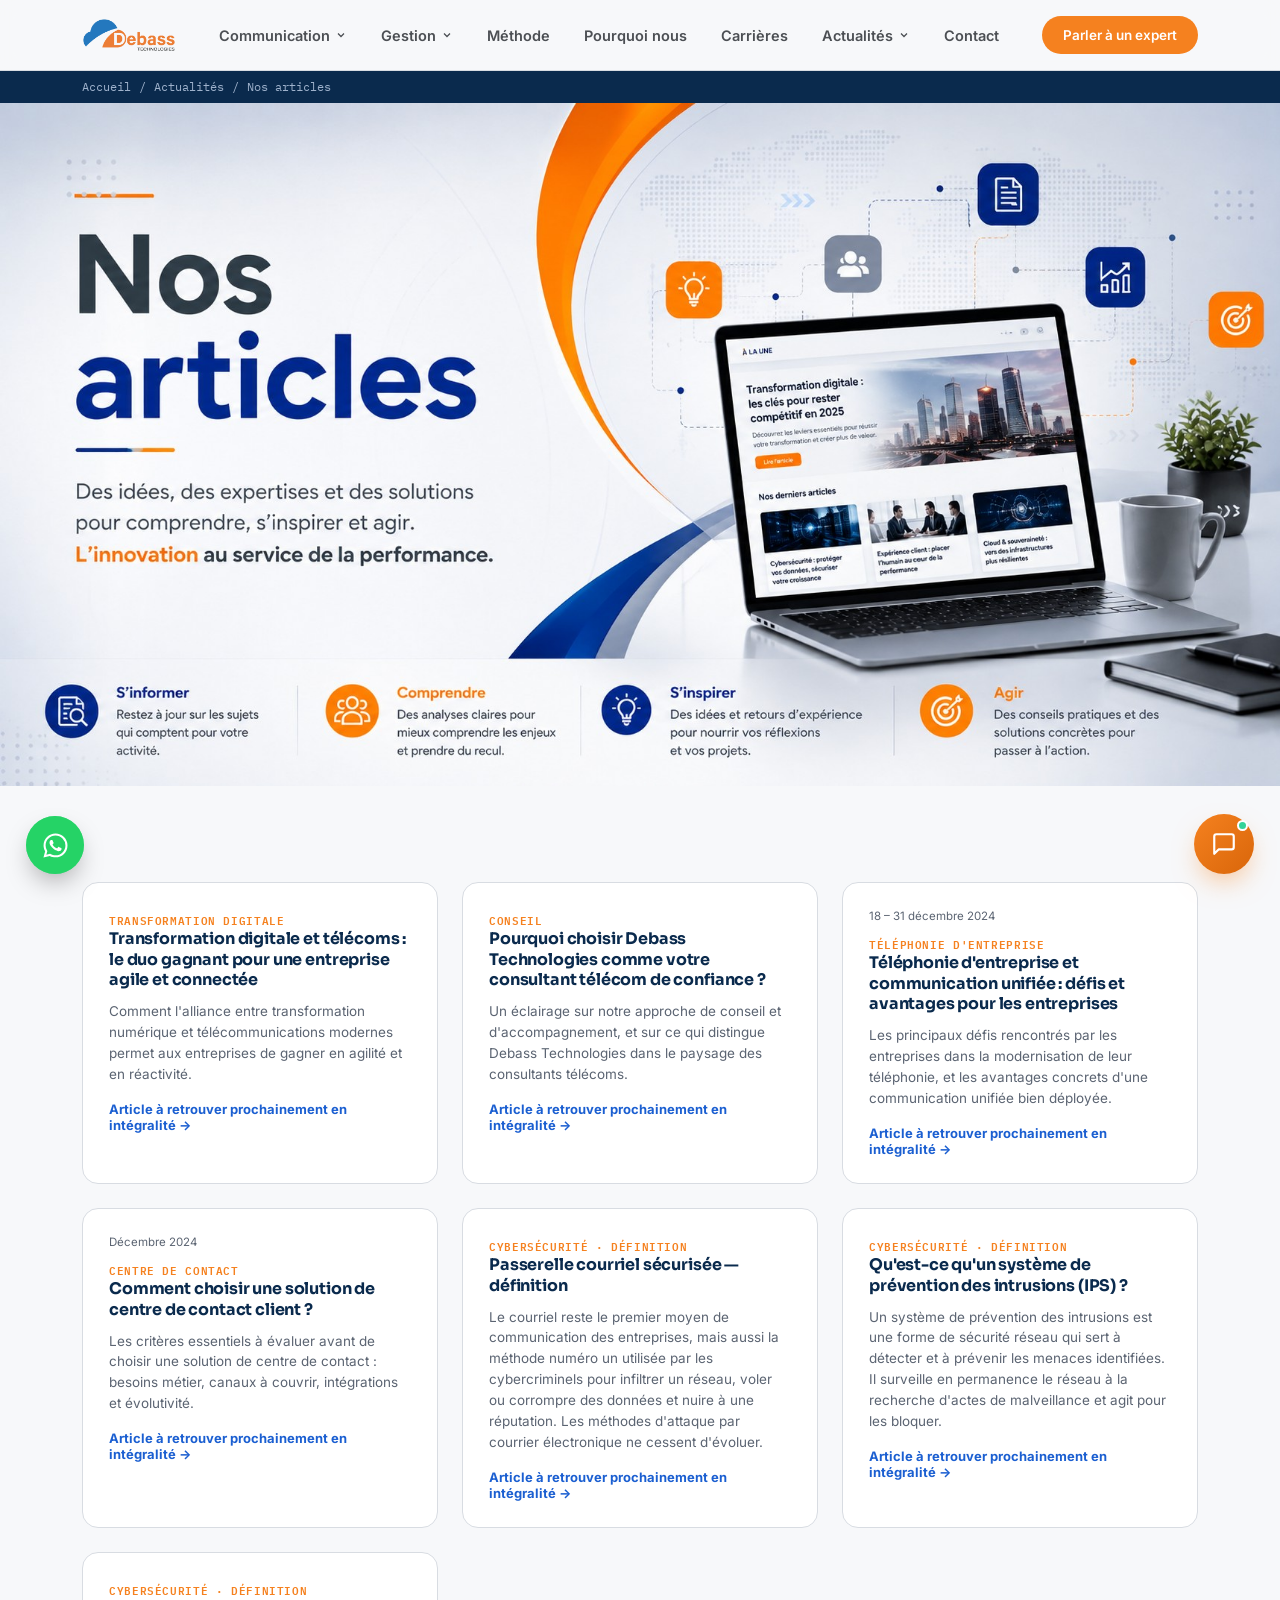
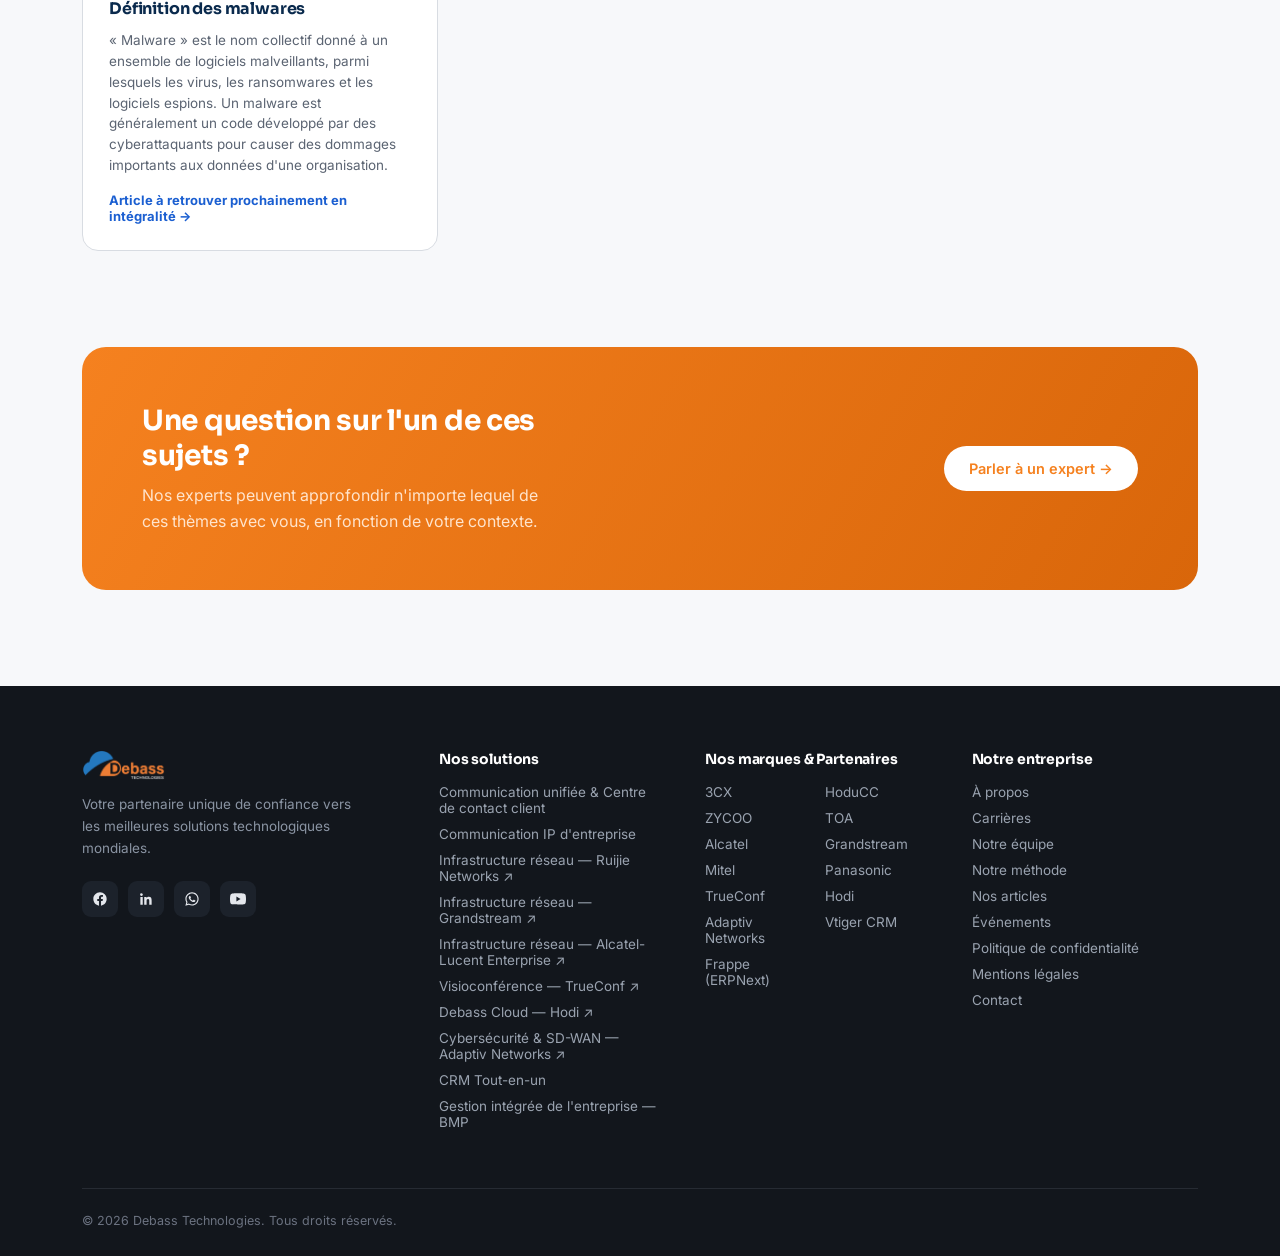
==== commit 3e9896e7: "Retire la page LIANA ERP, menu Gestion -> BMP (nelias.app), corrections mobile - Supprime solutions/" ====
--- a/actualites/articles.html
+++ b/actualites/articles.html
@@ -55,7 +55,7 @@
         <div class="nav-dropdown-menu nav-dropdown-menu--wide">
           <div class="nav-dropdown-menu-header">Gestion & Transformation Digitale</div>
           <a href="../solutions/gestion-relation-client-crm.html">Gestion de la Relation Client — CRM</a>
-          <a href="../solutions/liana-erp.html">Gestion Intégrée de l'Entreprise — ERP</a>
+          <a href="https://nelias.app" target="_blank" rel="noopener">Gestion Intégrée de l'Entreprise — BMP</a>
         </div>
       </div>
       <a href="../index.html#process">Méthode</a>
@@ -207,7 +207,7 @@
         <a href="https://hodi.host/ci/?affid=24" target="_blank" rel="noopener">Debass Cloud — Hodi ↗</a>
         <a href="https://www.adaptiv-networks.com/fr/" target="_blank" rel="noopener">Cybersécurité & SD-WAN — Adaptiv Networks ↗</a>
         <a href="../solutions/gestion-relation-client-crm.html" target="_blank" rel="noopener">CRM Tout-en-un</a>
-        <a href="../solutions/liana-erp.html" target="_blank" rel="noopener">LIANA ERP</a>
+        <a href="https://nelias.app" target="_blank" rel="noopener">Gestion intégrée de l'entreprise — BMP</a>
       </div>
       <div>
         <h4>Nos marques & Partenaires</h4>
@@ -313,16 +313,16 @@
 </div>
 
 <!-- Formulaire caché : création du Lead Vtiger dès la qualification (chatbot) -->
-<form id="ai-chat-vtiger-form" action="https://debasstechnologies.od2.vtiger.com/webforms/create.php" method="post" accept-charset="utf-8" target="ai-chat-vtiger-target" style="display:none;">
-  <input type="hidden" name="publicid" value="9de6fd1a762b6826d8f945625dbb55e2">
+<form id="ai-chat-vtiger-form" action="https://debasstechnologies.od2.vtiger.com/modules/Webforms/capture.php" method="post" accept-charset="utf-8" target="ai-chat-vtiger-target" style="display:none;">
+  <input type="hidden" name="publicid" value="6fc44bd2bdb0e97c51b61ef4b4879cb7">
   <input type="hidden" name="urlencodeenable" value="1">
   <input type="hidden" name="leadsource" value="Agent conversationnel — Site web">
   <input type="hidden" name="firstname" id="ai-v-firstname">
   <input type="hidden" name="lastname" id="ai-v-lastname">
   <input type="hidden" name="email" id="ai-v-email">
-  <input type="hidden" name="phone" id="ai-v-phone">
-  <input type="hidden" name="company" id="ai-v-company">
-  <input type="hidden" name="designation" id="ai-v-designation">
+  <input type="hidden" name="mobile" id="ai-v-phone">
+  <input type="hidden" name="cf_leads_companyname" id="ai-v-company">
+  <input type="hidden" name="cf_leads_roleorpositionheld" id="ai-v-designation">
   <input type="hidden" name="description" id="ai-v-description">
 </form>
 <iframe name="ai-chat-vtiger-target" style="display:none;" title="Envoi qualification agent conversationnel"></iframe>
@@ -361,8 +361,8 @@
       a: "Adaptiv Networks nous permet de proposer une connectivité SD-WAN sécurisée, avec pare-feu géré dans le cloud et protection des données par couches." },
     { k: ['crm', 'vtiger', 'relation client', 'vente', 'ventes'],
       a: "Vtiger CRM centralise vos ventes, marketing et support sur une seule plateforme — utilisé par plus de 400 000 entreprises dans le monde." },
-    { k: ['erpnext', 'erp', 'frappe', 'liana'],
-      a: "LIANA ERP est notre progiciel de gestion intégré — comptabilité, ventes, stocks, production et RH sur une seule plateforme. Il s'appuie sur ERPNext, développé par Frappe Technologies, une technologie open source mondialement reconnue." },
+    { k: ['erpnext', 'erp', 'frappe', 'liana', 'nelias', 'bmp'],
+      a: "NELIAS (nelias.app) est notre plateforme de gestion d'entreprise (Business Management Platform, BMP) — comptabilité, ventes, stocks, production et RH sur une seule plateforme. Elle remplace LIANA ERP." },
     { k: ['prix', 'tarif', 'coût', 'combien', 'devis'],
       a: "Les tarifs dépendent de la solution et de votre volume (utilisateurs, appels simultanés, espace disque...). Le plus simple est qu'un conseiller vous établisse un devis personnalisé — dites-moi votre besoin et je transmets votre demande." },
     { k: ['délai', 'combien de temps', 'déploiement', 'installation'],
--- a/assets/style.css
+++ b/assets/style.css
@@ -179,7 +179,7 @@
   }
   @media(max-width:760px){.marquee-once span{font-size:19px;}}
 
-  .hero-banner-section{background:var(--blue-deep);line-height:0;}
+  .hero-banner-section{background:var(--blue-deep);line-height:0;padding:0;}
   .hero-banner-link{display:block;}
   .hero-banner-img{width:100%;height:auto;display:block;}
 
@@ -997,3 +997,9 @@
   .pricing-note strong{color:var(--blue-deep);}
   .pricing-note p{font-size:13.5px;color:var(--ink);margin:0;line-height:1.6;}
   @media(max-width:800px){.feature-grid{grid-template-columns:1fr;}.subhero{padding:130px 0 50px;}.subhero h1{font-size:28px;}}
+
+  /* Mobile : bannière héro lisible (recadrage au lieu de réduction) */
+  @media(max-width:700px){
+    .hero-banner-img{height:340px;object-fit:cover;object-position:0% center;}
+    .marquee-band{padding:18px 0;}
+  }
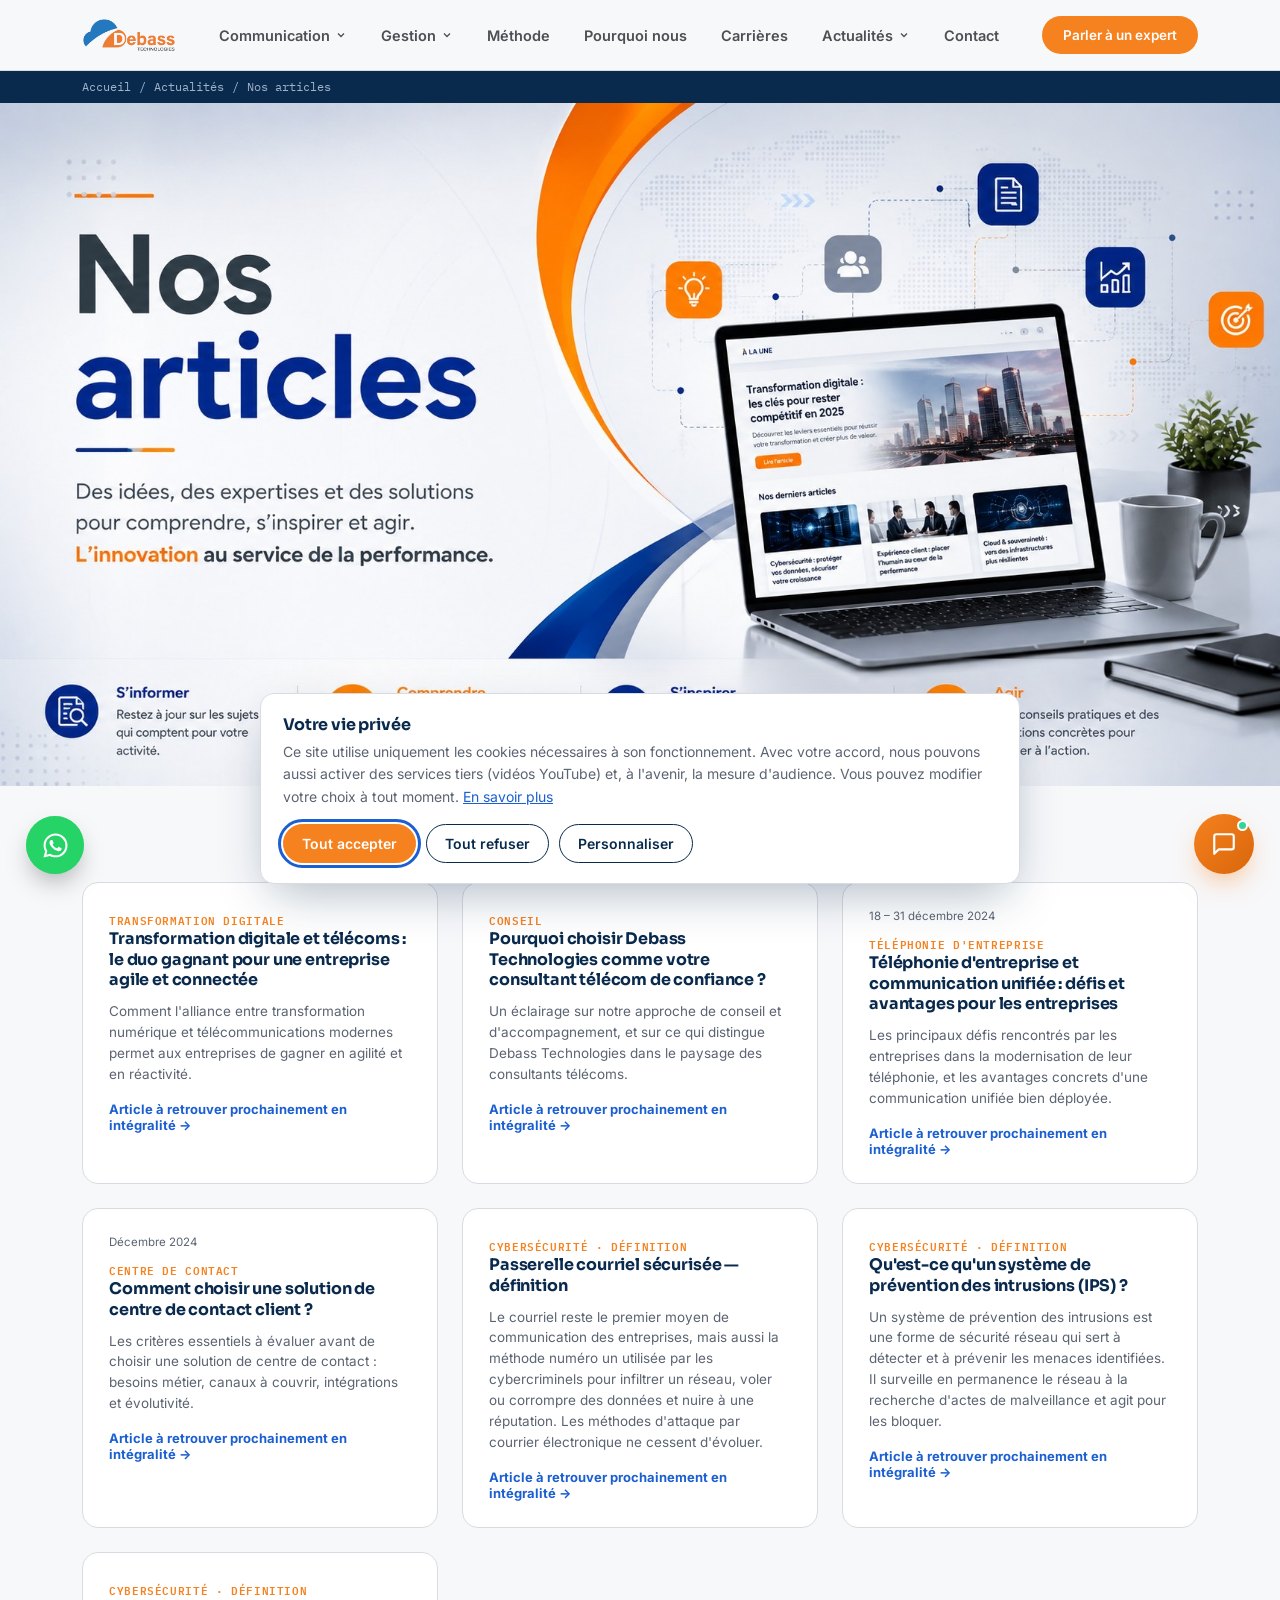
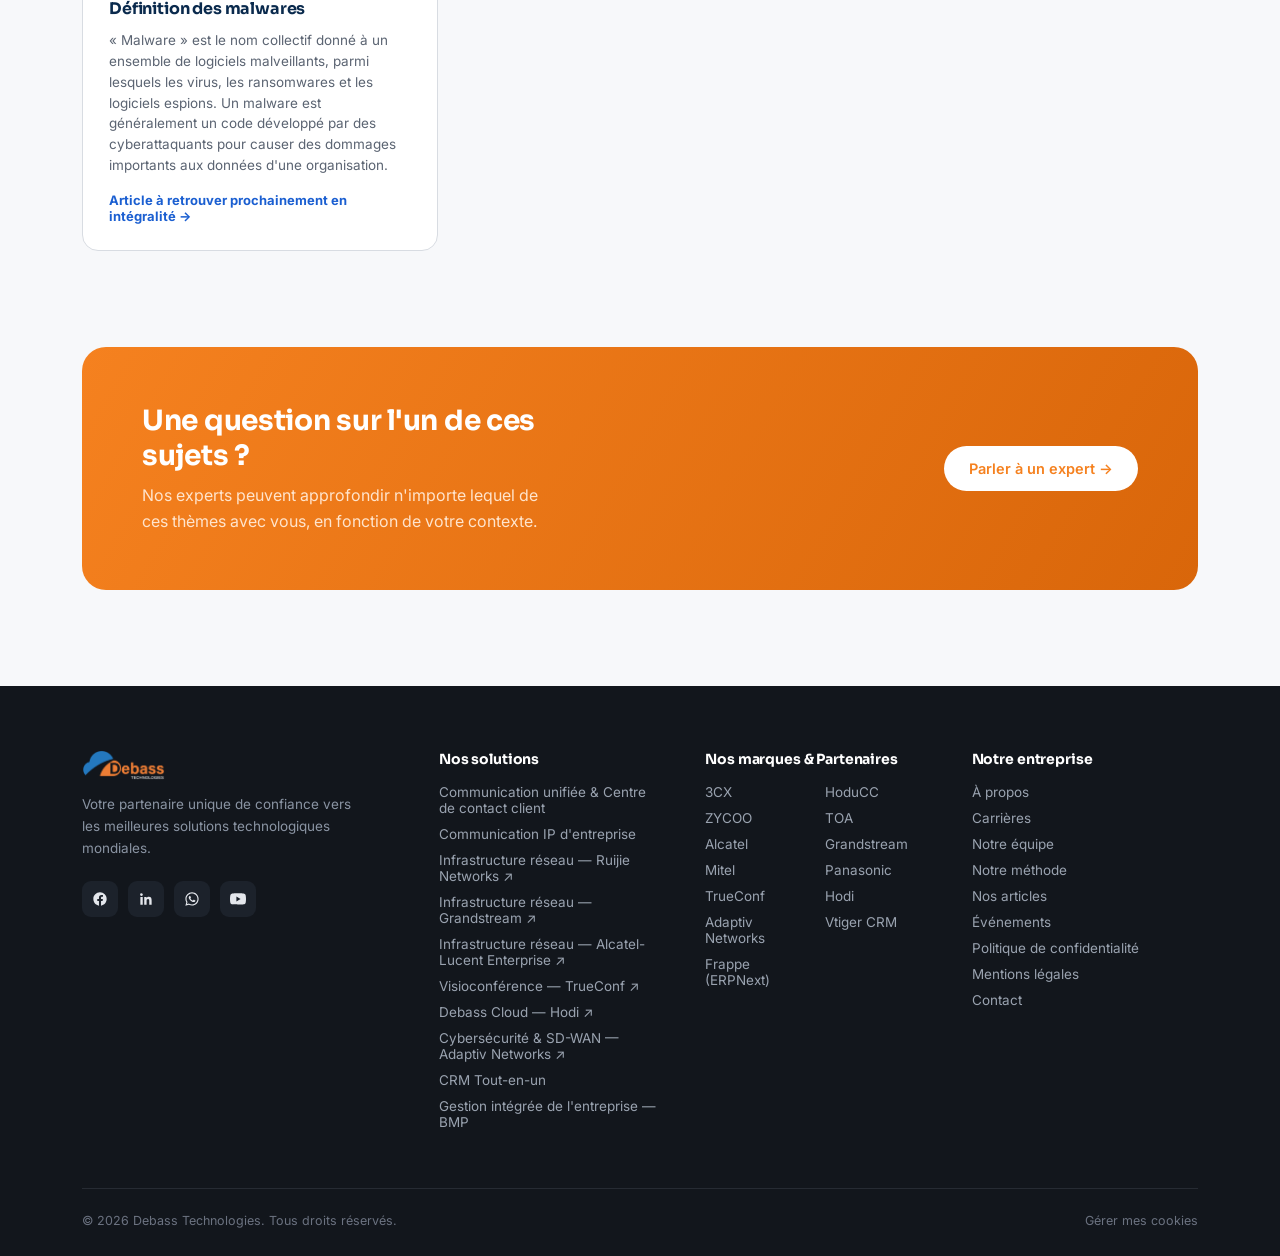
==== commit 2dc1f398: "Ajoute le bandeau de consentement aux cookies - assets/js/cookie-consent.js : Tout accepter / refuse" ====
--- a/actualites/articles.html
+++ b/actualites/articles.html
@@ -485,5 +485,6 @@
 
 
 <script src="../assets/js/mobile-nav.js" defer></script>
+<script src="../assets/js/cookie-consent.js" defer></script>
 </body>
 </html>
